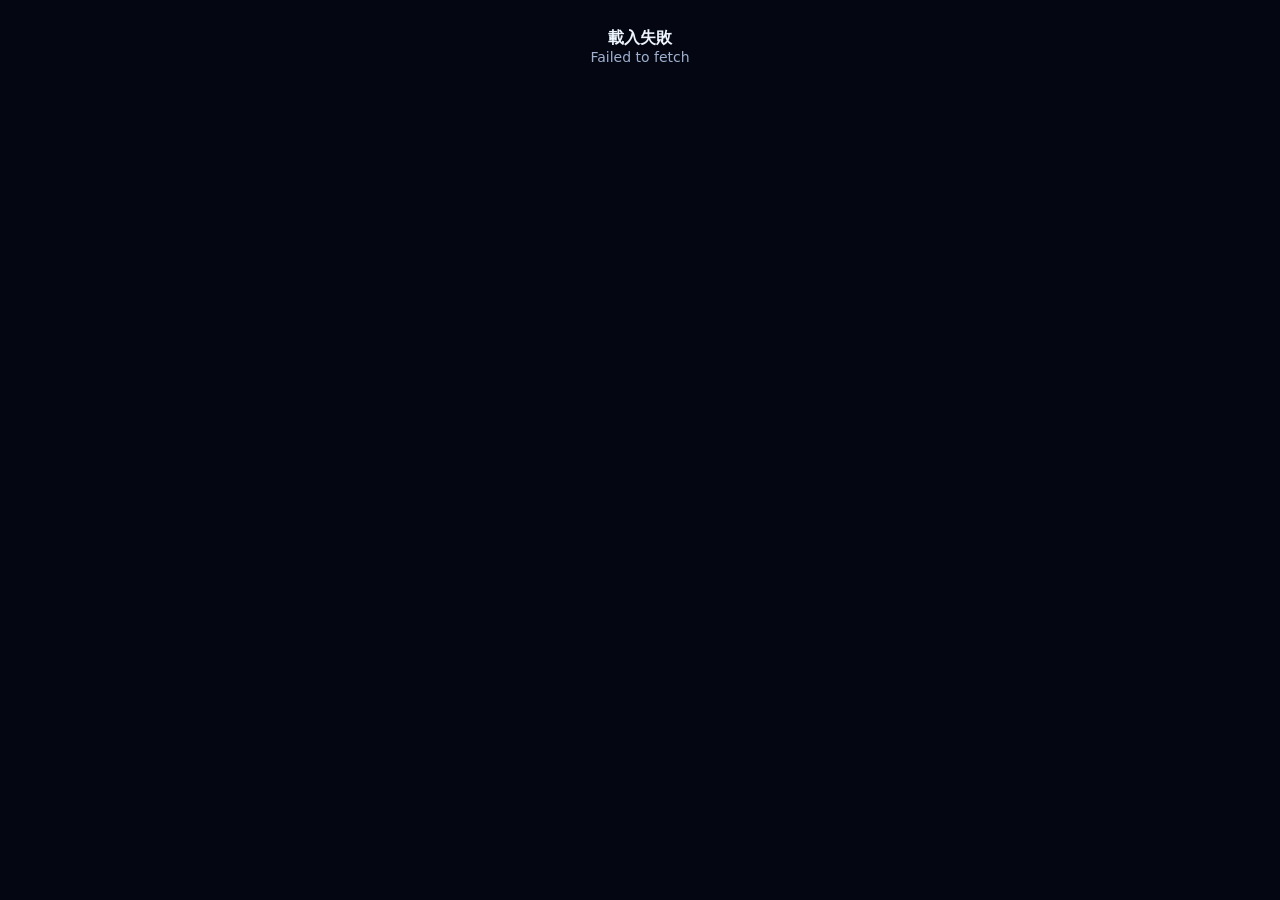
==== battle-top-simulator/index.html @ 1f410a35 "Load enhanced Colossus quake animation" ====
<!doctype html>
<html lang="zh-Hant">
<head>
<meta charset="utf-8">
<meta name="viewport" content="width=device-width,initial-scale=1,viewport-fit=cover">
<title>旋刃競技場｜載入物理引擎</title>
<style>
html,body{margin:0;min-height:100%;background:#040711;color:#eef5ff;font-family:system-ui,-apple-system,"Noto Sans TC",sans-serif}body{display:grid;place-items:center}.loading{text-align:center;padding:28px}.spinner{width:44px;height:44px;margin:0 auto 16px;border:4px solid #ffffff18;border-top-color:#50d8ff;border-radius:50%;animation:spin .8s linear infinite}.msg{color:#9fb0cf;font-size:14px}@keyframes spin{to{transform:rotate(360deg)}}
</style>
</head>
<body>
<div class="loading"><div class="spinner"></div><strong>載入剛體物理引擎</strong><div class="msg">T1 陀螺・發射點・角動量・X Dash</div></div>
<script>
(async()=>{
 const snapshot='https://raw.githubusercontent.com/xieyaozhong/LITTLE-GAME_spinwheel/f87bd6ff9020b1e0e7bb3723da7d372226b92999/battle-top-simulator/index.html';
 const response=await fetch(snapshot,{cache:'no-store'});
 if(!response.ok)throw new Error(`視覺快照載入失敗：${response.status}`);
 let html=await response.text();
 const scripts='<scr'+'ipt src="physics-core.js?v=10"></scr'+'ipt><scr'+'ipt src="presets-launch.js?v=10"></scr'+'ipt><scr'+'ipt src="physics-runtime.js?v=10"></scr'+'ipt><scr'+'ipt src="rod-breaker.js?v=10"></scr'+'ipt><scr'+'ipt src="wooden-top-counter.js?v=10"></scr'+'ipt><scr'+'ipt src="preset-zh-tw.js?v=10"></scr'+'ipt><scr'+'ipt src="split-top.js?v=2"></scr'+'ipt><scr'+'ipt src="twin-survivor.js?v=1"></scr'+'ipt><scr'+'ipt src="sky-pouncer.js?v=2"></scr'+'ipt><scr'+'ipt src="sky-pouncer-endurance.js?v=2"></scr'+'ipt><scr'+'ipt src="phase-cloak.js?v=1"></scr'+'ipt><scr'+'ipt src="charm-siren.js?v=2"></scr'+'ipt><scr'+'ipt src="twin-charm-betrayal.js?v=1"></scr'+'ipt><scr'+'ipt src="rage-berserker.js?v=2"></scr'+'ipt><scr'+'ipt src="rage-targeting.js?v=3"></scr'+'ipt><scr'+'ipt src="rage-counterplay-fix.js?v=1"></scr'+'ipt><scr'+'ipt src="adaptive-morph.js?v=3"></scr'+'ipt><scr'+'ipt src="rage-disassembly.js?v=2"></scr'+'ipt><scr'+'ipt src="omni-observer-activate.js?v=1"></scr'+'ipt><scr'+'ipt src="taiji-mystic-wheel-v2.js?v=20260720a"></scr'+'ipt><scr'+'ipt src="taiji-rotation-visual.js?v=20260720c"></scr'+'ipt><scr'+'ipt src="taiji-center-gravity-fix.js?v=20260720b"></scr'+'ipt><scr'+'ipt src="seven-sword-master.js?v=2"></scr'+'ipt><scr'+'ipt src="seven-sword-refinement.js?v=1"></scr'+'ipt><scr'+'ipt src="seven-sword-speed-cap.js?v=1"></scr'+'ipt><scr'+'ipt src="chrono-clock-emperor.js?v=2"></scr'+'ipt><scr'+'ipt src="chrono-name-override.js?v=2"></scr'+'ipt><scr'+'ipt src="combat-clash-system.js?v=1"></scr'+'ipt><scr'+'ipt src="sky-pouncer-stamina-loss-fix.js?v=2"></scr'+'ipt><scr'+'ipt src="worldpress-colossus.js?v=1"></scr'+'ipt><scr'+'ipt src="worldpress-quake.js?v=3"></scr'+'ipt><scr'+'ipt src="relay-battle-mode.js?v=2"></scr'+'ipt><scr'+'ipt src="relay-lineup-layout.js?v=2"></scr'+'ipt><scr'+'ipt src="relay-team-synergy.js?v=1"></scr'+'ipt><scr'+'ipt src="ui-cleanup.js?v=2"></scr'+'ipt>';
 html=html.replace('</body>',scripts+'</body>');
 document.open();document.write(html);document.close();
})().catch(error=>{
 document.body.innerHTML='<div class="loading"><strong>載入失敗</strong><div class="msg"></div></div>';
 document.querySelector('.msg').textContent=error.message;
 console.error(error);
});
</script>
</body>
</html>
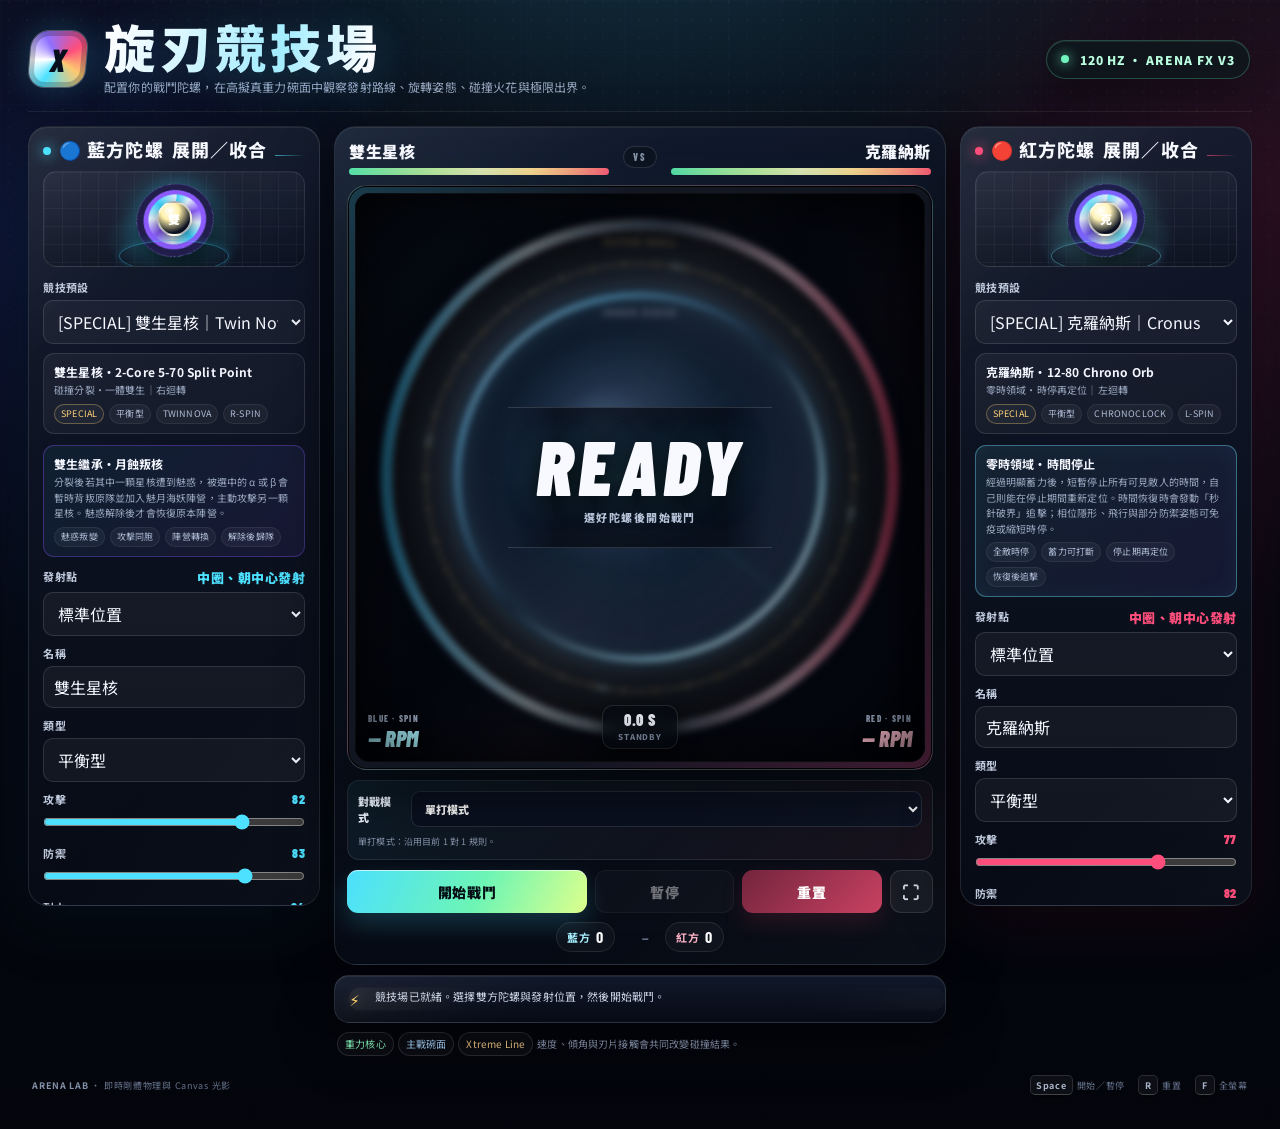
==== commit 7ff14beb: "Upgrade battle top arena interface and effects Refresh the battle arena UI, add responsive telemetry" ====
--- a/battle-top-simulator/index.html
+++ b/battle-top-simulator/index.html
@@ -3,27 +3,35 @@
 <head>
 <meta charset="utf-8">
 <meta name="viewport" content="width=device-width,initial-scale=1,viewport-fit=cover">
-<title>旋刃競技場｜載入物理引擎</title>
+<meta name="theme-color" content="#050711">
+<meta name="description" content="選擇陀螺、調整發射策略，在高擬真的重力碗面中展開即時旋刃對決。">
+<meta property="og:type" content="website">
+<meta property="og:title" content="旋刃競技場｜Beyblade X 對戰模擬器">
+<meta property="og:description" content="多層陀螺模型、即時碰撞與華麗旋轉特效，一鍵發射你的戰鬥陀螺。">
+<meta property="og:image" content="https://xieyaozhong.github.io/little-game/battle-top-simulator/og.png">
+<meta name="twitter:card" content="summary_large_image">
+<meta name="twitter:image" content="https://xieyaozhong.github.io/little-game/battle-top-simulator/og.png">
+<title>旋刃競技場｜Beyblade X 對戰模擬器</title>
 <style>
-html,body{margin:0;min-height:100%;background:#040711;color:#eef5ff;font-family:system-ui,-apple-system,"Noto Sans TC",sans-serif}body{display:grid;place-items:center}.loading{text-align:center;padding:28px}.spinner{width:44px;height:44px;margin:0 auto 16px;border:4px solid #ffffff18;border-top-color:#50d8ff;border-radius:50%;animation:spin .8s linear infinite}.msg{color:#9fb0cf;font-size:14px}@keyframes spin{to{transform:rotate(360deg)}}
+:root{color-scheme:dark}*{box-sizing:border-box}html,body{margin:0;min-height:100%;background:#050711;color:#f5f7ff;font-family:Inter,ui-sans-serif,system-ui,-apple-system,"Noto Sans TC",sans-serif}body{display:grid;place-items:center;overflow:hidden}.loading{width:min(420px,calc(100vw - 40px));padding:32px;text-align:center;border:1px solid #ffffff17;border-radius:28px;background:linear-gradient(145deg,#121a2bcc,#080c17e8);box-shadow:0 28px 90px #000b,inset 0 1px #ffffff12}.mark{width:72px;height:72px;margin:0 auto 18px;border-radius:50%;background:conic-gradient(from 15deg,#52ddff,#fff 8%,#7c5cff 18%,#111a2a 27%,#ff4f83 42%,#fff 52%,#52ddff 68%,#0c1220 80%,#ffcf70);box-shadow:0 0 34px #4bdfff55,inset 0 0 0 12px #090f1ddd;animation:spin .9s linear infinite}.eyebrow{color:#7fe6ff;font-size:11px;font-weight:900;letter-spacing:.22em}.loading strong{display:block;margin-top:8px;font-size:24px;letter-spacing:.08em}.msg{margin-top:8px;color:#99a9c5;font-size:13px;line-height:1.6}.track{height:3px;margin-top:22px;border-radius:99px;background:#ffffff0e;overflow:hidden}.track:after{content:"";display:block;width:42%;height:100%;border-radius:inherit;background:linear-gradient(90deg,#45d9ff,#9c78ff,#ff5a8b);box-shadow:0 0 14px #62dcff;animation:load 1.2s ease-in-out infinite alternate}@keyframes spin{to{transform:rotate(360deg)}}@keyframes load{from{transform:translateX(-80%)}to{transform:translateX(240%)}}@media(prefers-reduced-motion:reduce){.mark,.track:after{animation-duration:4s}}
 </style>
 </head>
 <body>
-<div class="loading"><div class="spinner"></div><strong>載入剛體物理引擎</strong><div class="msg">T1 陀螺・發射點・角動量・X Dash</div></div>
+<div class="loading" role="status" aria-live="polite"><div class="mark"></div><div class="eyebrow">ARENA SYSTEM</div><strong>旋刃競技場</strong><div class="msg">正在校準戰鬥盤與陀螺動態特效</div><div class="track"></div></div>
 <script>
 (async()=>{
- const snapshot='https://raw.githubusercontent.com/xieyaozhong/LITTLE-GAME_spinwheel/f87bd6ff9020b1e0e7bb3723da7d372226b92999/battle-top-simulator/index.html';
- const response=await fetch(snapshot,{cache:'no-store'});
- if(!response.ok)throw new Error(`視覺快照載入失敗：${response.status}`);
+ const response=await fetch('snapshot-index.html',{cache:'no-store'});
+ if(!response.ok)throw new Error(`載入競技場失敗（${response.status}）`);
  let html=await response.text();
- const scripts='<scr'+'ipt src="physics-core.js?v=10"></scr'+'ipt><scr'+'ipt src="presets-launch.js?v=10"></scr'+'ipt><scr'+'ipt src="physics-runtime.js?v=10"></scr'+'ipt><scr'+'ipt src="rod-breaker.js?v=10"></scr'+'ipt><scr'+'ipt src="wooden-top-counter.js?v=10"></scr'+'ipt><scr'+'ipt src="preset-zh-tw.js?v=10"></scr'+'ipt><scr'+'ipt src="split-top.js?v=2"></scr'+'ipt><scr'+'ipt src="twin-survivor.js?v=1"></scr'+'ipt><scr'+'ipt src="sky-pouncer.js?v=2"></scr'+'ipt><scr'+'ipt src="sky-pouncer-endurance.js?v=2"></scr'+'ipt><scr'+'ipt src="phase-cloak.js?v=1"></scr'+'ipt><scr'+'ipt src="charm-siren.js?v=2"></scr'+'ipt><scr'+'ipt src="twin-charm-betrayal.js?v=1"></scr'+'ipt><scr'+'ipt src="rage-berserker.js?v=2"></scr'+'ipt><scr'+'ipt src="rage-targeting.js?v=3"></scr'+'ipt><scr'+'ipt src="rage-counterplay-fix.js?v=1"></scr'+'ipt><scr'+'ipt src="adaptive-morph.js?v=3"></scr'+'ipt><scr'+'ipt src="rage-disassembly.js?v=2"></scr'+'ipt><scr'+'ipt src="omni-observer-activate.js?v=1"></scr'+'ipt><scr'+'ipt src="taiji-mystic-wheel-v2.js?v=20260720a"></scr'+'ipt><scr'+'ipt src="taiji-rotation-visual.js?v=20260720c"></scr'+'ipt><scr'+'ipt src="taiji-center-gravity-fix.js?v=20260720b"></scr'+'ipt><scr'+'ipt src="seven-sword-master.js?v=2"></scr'+'ipt><scr'+'ipt src="seven-sword-refinement.js?v=1"></scr'+'ipt><scr'+'ipt src="seven-sword-speed-cap.js?v=1"></scr'+'ipt><scr'+'ipt src="chrono-clock-emperor.js?v=2"></scr'+'ipt><scr'+'ipt src="chrono-name-override.js?v=2"></scr'+'ipt><scr'+'ipt src="combat-clash-system.js?v=1"></scr'+'ipt><scr'+'ipt src="sky-pouncer-stamina-loss-fix.js?v=2"></scr'+'ipt><scr'+'ipt src="worldpress-colossus.js?v=1"></scr'+'ipt><scr'+'ipt src="worldpress-quake.js?v=3"></scr'+'ipt><scr'+'ipt src="relay-battle-mode.js?v=2"></scr'+'ipt><scr'+'ipt src="relay-lineup-layout.js?v=2"></scr'+'ipt><scr'+'ipt src="relay-team-synergy.js?v=1"></scr'+'ipt><scr'+'ipt src="ui-cleanup.js?v=2"></scr'+'ipt>';
- html=html.replace('</body>',scripts+'</body>');
+ const styles='<link rel="stylesheet" href="interface-v3.css?v=1">';
+ const scripts='<scr'+'ipt src="physics-core.js?v=10"></scr'+'ipt><scr'+'ipt src="presets-launch.js?v=10"></scr'+'ipt><scr'+'ipt src="physics-runtime.js?v=10"></scr'+'ipt><scr'+'ipt src="rod-breaker.js?v=10"></scr'+'ipt><scr'+'ipt src="wooden-top-counter.js?v=10"></scr'+'ipt><scr'+'ipt src="preset-zh-tw.js?v=10"></scr'+'ipt><scr'+'ipt src="split-top.js?v=2"></scr'+'ipt><scr'+'ipt src="twin-survivor.js?v=1"></scr'+'ipt><scr'+'ipt src="sky-pouncer.js?v=2"></scr'+'ipt><scr'+'ipt src="sky-pouncer-endurance.js?v=2"></scr'+'ipt><scr'+'ipt src="phase-cloak.js?v=1"></scr'+'ipt><scr'+'ipt src="charm-siren.js?v=2"></scr'+'ipt><scr'+'ipt src="twin-charm-betrayal.js?v=1"></scr'+'ipt><scr'+'ipt src="rage-berserker.js?v=2"></scr'+'ipt><scr'+'ipt src="rage-targeting.js?v=3"></scr'+'ipt><scr'+'ipt src="rage-counterplay-fix.js?v=1"></scr'+'ipt><scr'+'ipt src="adaptive-morph.js?v=3"></scr'+'ipt><scr'+'ipt src="rage-disassembly.js?v=2"></scr'+'ipt><scr'+'ipt src="omni-observer-activate.js?v=1"></scr'+'ipt><scr'+'ipt src="taiji-mystic-wheel-v2.js?v=20260720a"></scr'+'ipt><scr'+'ipt src="taiji-rotation-visual.js?v=20260720c"></scr'+'ipt><scr'+'ipt src="taiji-center-gravity-fix.js?v=20260720b"></scr'+'ipt><scr'+'ipt src="seven-sword-master.js?v=2"></scr'+'ipt><scr'+'ipt src="seven-sword-refinement.js?v=1"></scr'+'ipt><scr'+'ipt src="seven-sword-speed-cap.js?v=1"></scr'+'ipt><scr'+'ipt src="chrono-clock-emperor.js?v=2"></scr'+'ipt><scr'+'ipt src="chrono-name-override.js?v=2"></scr'+'ipt><scr'+'ipt src="combat-clash-system.js?v=1"></scr'+'ipt><scr'+'ipt src="sky-pouncer-stamina-loss-fix.js?v=2"></scr'+'ipt><scr'+'ipt src="worldpress-colossus.js?v=1"></scr'+'ipt><scr'+'ipt src="worldpress-quake.js?v=3"></scr'+'ipt><scr'+'ipt src="relay-battle-mode.js?v=2"></scr'+'ipt><scr'+'ipt src="relay-lineup-layout.js?v=2"></scr'+'ipt><scr'+'ipt src="relay-team-synergy.js?v=2"></scr'+'ipt><scr'+'ipt src="relay-bond-visual-enhancement.js?v=2"></scr'+'ipt><scr'+'ipt src="ui-cleanup.js?v=2"></scr'+'ipt><scr'+'ipt src="effects-v3.js?v=1"></scr'+'ipt><scr'+'ipt src="interface-v3.js?v=1"></scr'+'ipt>';
+ html=html.replace('</head>',styles+'</head>').replace('</body>',scripts+'</body>');
  document.open();document.write(html);document.close();
 })().catch(error=>{
- document.body.innerHTML='<div class="loading"><strong>載入失敗</strong><div class="msg"></div></div>';
  document.querySelector('.msg').textContent=error.message;
+ document.querySelector('.track').remove();
  console.error(error);
 });
 </script>
 </body>
-</html>+</html>
--- a/battle-top-simulator/interface-v3.css
+++ b/battle-top-simulator/interface-v3.css
@@ -0,0 +1,248 @@
+@import url('https://fonts.googleapis.com/css2?family=Barlow+Condensed:wght@600;700;800;900&family=Noto+Sans+TC:wght@400;500;600;700;800;900&display=swap');
+
+:root{
+  --bg:#050711;
+  --surface:#0b101e;
+  --surface-2:#10182a;
+  --line:rgba(255,255,255,.11);
+  --line-strong:rgba(255,255,255,.18);
+  --text:#f7f9ff;
+  --muted:#8f9cb6;
+  --blue:#4de1ff;
+  --red:#ff4e7b;
+  --green:#6ff5bd;
+  --gold:#ffd16a;
+  --purple:#8f70ff;
+  --display:"Barlow Condensed","Noto Sans TC",sans-serif;
+  --body:"Noto Sans TC",Inter,ui-sans-serif,system-ui,sans-serif;
+}
+
+*{scrollbar-width:thin;scrollbar-color:#41506d transparent}
+html{background:var(--bg);scroll-behavior:smooth}
+body{
+  min-height:100svh;
+  background:
+    radial-gradient(ellipse 60% 38% at 50% -8%,rgba(68,216,255,.18),transparent 72%),
+    radial-gradient(circle at 0 20%,rgba(58,85,255,.13),transparent 27%),
+    radial-gradient(circle at 100% 16%,rgba(255,58,117,.13),transparent 27%),
+    linear-gradient(180deg,#080b15 0%,#050711 48%,#03050b 100%);
+  color:var(--text);
+  font-family:var(--body);
+  letter-spacing:.01em;
+}
+body::before{
+  opacity:.66;
+  background-image:
+    linear-gradient(rgba(135,191,255,.035) 1px,transparent 1px),
+    linear-gradient(90deg,rgba(135,191,255,.035) 1px,transparent 1px),
+    radial-gradient(circle at 50% 12%,rgba(255,255,255,.05) 0 1px,transparent 1.5px);
+  background-size:52px 52px,52px 52px,18px 18px;
+  mask-image:linear-gradient(to bottom,#000 0,rgba(0,0,0,.45) 55%,transparent 92%);
+}
+body::after{
+  content:"";
+  position:fixed;
+  inset:0;
+  z-index:-1;
+  pointer-events:none;
+  background:linear-gradient(112deg,transparent 20%,rgba(255,255,255,.018) 20.15%,transparent 20.3%,transparent 68%,rgba(255,255,255,.018) 68.15%,transparent 68.3%);
+}
+
+button,input,select{font-family:inherit}
+button:focus-visible,input:focus-visible,select:focus-visible{outline:2px solid #b7f2ff;outline-offset:3px}
+
+.app{max-width:1580px;padding:18px clamp(14px,2.2vw,34px) 34px}
+header{
+  min-height:82px;
+  margin-bottom:14px;
+  padding:4px 2px 14px;
+  align-items:center;
+  border-bottom:1px solid rgba(255,255,255,.08);
+}
+header>div:first-child{display:grid;grid-template-columns:auto 1fr;align-items:center;column-gap:18px;max-width:1000px}
+header>div:first-child::before{
+  content:"X";
+  grid-row:1/3;
+  width:56px;
+  aspect-ratio:1;
+  display:grid;
+  place-items:center;
+  border-radius:17px;
+  color:#07101a;
+  font:900 32px/1 var(--display);
+  font-style:italic;
+  background:conic-gradient(from 210deg,var(--blue),#fff 16%,var(--purple) 33%,var(--red) 58%,#ffca70 76%,var(--blue));
+  box-shadow:0 0 0 1px #ffffff40,inset 0 0 0 5px rgba(6,10,20,.22),0 0 32px rgba(73,218,255,.22);
+  transform:skew(-5deg);
+}
+h1{
+  font-family:var(--display);
+  font-size:clamp(34px,4vw,56px);
+  font-weight:900;
+  letter-spacing:.085em;
+  background:linear-gradient(108deg,#fff 4%,#a8efff 37%,#fff 54%,#ffc4d4 88%);
+  -webkit-background-clip:text;
+  color:transparent;
+  filter:drop-shadow(0 10px 24px rgba(82,207,255,.14));
+}
+.sub{margin:5px 0 0;color:#99a7c0;font-size:12px;line-height:1.55;max-width:850px}
+.meta-badge{
+  position:relative;
+  padding:10px 14px 10px 33px;
+  border-color:rgba(111,245,189,.24);
+  color:#baffdf;
+  background:rgba(12,25,29,.72);
+  box-shadow:inset 0 1px rgba(255,255,255,.08),0 10px 30px rgba(0,0,0,.25);
+  backdrop-filter:blur(16px);
+}
+.meta-badge::before{content:"";position:absolute;left:14px;top:50%;width:8px;height:8px;border-radius:50%;background:var(--green);box-shadow:0 0 12px var(--green);transform:translateY(-50%);animation:statusPulse 1.8s ease-in-out infinite}
+
+.grid{grid-template-columns:minmax(250px,292px) minmax(500px,1fr) minmax(250px,292px);gap:14px}
+.card{
+  border:1px solid var(--line);
+  border-radius:20px;
+  background:
+    linear-gradient(145deg,rgba(255,255,255,.045),transparent 34%),
+    linear-gradient(180deg,rgba(17,25,43,.95),rgba(7,11,22,.96));
+  box-shadow:0 18px 55px rgba(0,0,0,.42),inset 0 1px rgba(255,255,255,.07);
+  backdrop-filter:blur(18px);
+}
+.card::before{background:linear-gradient(135deg,rgba(255,255,255,.055),transparent 24%,transparent 70%,rgba(255,255,255,.025))}
+.side{top:12px;padding:14px;max-height:calc(100svh - 120px);overflow:auto;overscroll-behavior:contain}
+.side:first-child{box-shadow:-10px 18px 60px rgba(18,177,255,.06),0 18px 55px rgba(0,0,0,.42),inset 0 1px rgba(255,255,255,.07)}
+.side:last-child{box-shadow:10px 18px 60px rgba(255,52,112,.06),0 18px 55px rgba(0,0,0,.42),inset 0 1px rgba(255,255,255,.07)}
+.side h2{display:flex;align-items:center;gap:8px;margin-bottom:10px;font:800 18px/1.1 var(--display);letter-spacing:.06em}
+.side h2::before{content:"";width:8px;height:8px;border-radius:50%;background:var(--accent);box-shadow:0 0 14px var(--accent)}
+.side h2::after{margin-left:auto;flex:1;max-width:72px;height:1px}
+
+.model-preview{
+  height:96px;
+  margin:6px 0 12px;
+  border-radius:14px;
+  border-color:rgba(255,255,255,.10);
+  background:
+    radial-gradient(ellipse at 50% 72%,color-mix(in srgb,var(--p1),transparent 74%),transparent 38%),
+    linear-gradient(rgba(255,255,255,.035) 1px,transparent 1px),
+    linear-gradient(90deg,rgba(255,255,255,.035) 1px,transparent 1px),
+    linear-gradient(180deg,rgba(255,255,255,.045),rgba(0,0,0,.12));
+  background-size:auto,18px 18px,18px 18px,auto;
+}
+.model-preview::before{width:77px;height:77px;box-shadow:0 16px 22px #000b,0 0 29px color-mix(in srgb,var(--p1),transparent 48%),inset 0 0 0 7px #07101fcc,inset 0 0 0 12px var(--p2);animation:previewSpin 8s linear infinite}
+.model-preview::after{width:31px;height:31px;font-family:var(--display);font-size:12px}
+.preview-orbit{width:110px;border-color:color-mix(in srgb,var(--p1),transparent 65%);box-shadow:0 0 10px color-mix(in srgb,var(--p1),transparent 78%)}
+
+.row{margin:9px 0}.row label{margin-bottom:5px;color:#bfc9dc;font-size:11px;font-weight:700;letter-spacing:.035em}
+.row input[type=text],.row select,select{
+  min-height:39px;
+  padding:8px 10px;
+  border-radius:10px;
+  border-color:rgba(255,255,255,.12);
+  background:rgba(255,255,255,.045);
+  color:#f5f7ff;
+}
+.row input[type=text]:hover,.row select:hover,select:hover{border-color:rgba(255,255,255,.23)}
+.row input[type=range]{height:18px;margin:0;accent-color:var(--accent);cursor:pointer}
+.v{font-family:var(--display);font-size:13px;letter-spacing:.04em}
+.combo-box{margin:8px 0 11px;padding:9px 10px;border-radius:11px;border-color:rgba(255,255,255,.11);background:linear-gradient(135deg,rgba(255,255,255,.052),rgba(255,255,255,.022));font-size:10px;color:#9ba9c1}
+.combo-box strong{margin-bottom:1px;font-size:12px;color:#f4f6ff}.combo-tags{margin-top:6px}.combo-tags span{padding:2px 6px;font-size:9px}
+
+.center>.card:first-child{padding:12px;border-radius:22px;overflow:visible;background:linear-gradient(155deg,rgba(20,31,51,.96),rgba(7,11,21,.97) 70%)}
+.hud{position:relative;gap:14px;margin:0 2px 10px;font-family:var(--display);font-size:16px;letter-spacing:.035em}
+.hud>div{min-width:0}.hud>div>span{display:block;max-width:100%;overflow:hidden;text-overflow:ellipsis;white-space:nowrap}
+.hud .versus{padding:5px 9px;border-color:rgba(255,255,255,.12);color:#8793aa;background:rgba(0,0,0,.22);font:800 10px/1 var(--display);letter-spacing:.16em}
+.bar{height:7px;margin-top:5px;border:0;background:rgba(255,255,255,.06);box-shadow:inset 0 1px 2px #0008}
+.fill{position:relative;background:linear-gradient(90deg,#57e8ae,#9fe86a 36%,#ffd160 70%,#ff5f78);box-shadow:0 0 12px rgba(87,232,174,.3)}
+.fill::after{content:"";position:absolute;inset:0;background:linear-gradient(90deg,transparent,rgba(255,255,255,.55),transparent);animation:barSheen 2.4s linear infinite}
+
+.arena-shell{
+  padding:7px;
+  border-radius:20px;
+  border-color:rgba(255,255,255,.15);
+  background:
+    linear-gradient(135deg,rgba(85,224,255,.22),rgba(255,255,255,.03) 25%,rgba(255,255,255,.025) 67%,rgba(255,69,126,.22)),
+    #0a0f1b;
+  box-shadow:inset 0 0 0 1px #000,0 22px 58px rgba(0,0,0,.58),0 0 45px rgba(83,207,255,.06);
+}
+.arena-shell::before{content:"";position:absolute;inset:-1px;border-radius:inherit;pointer-events:none;background:linear-gradient(105deg,transparent 22%,rgba(255,255,255,.18) 48%,transparent 72%);opacity:.32;mask:linear-gradient(#000 0 0) content-box,linear-gradient(#000 0 0);mask-composite:exclude;padding:1px}
+.arena{border-radius:15px;background:#03050b;isolation:isolate}
+.arena::before{content:"";position:absolute;inset:0;z-index:2;pointer-events:none;background:linear-gradient(110deg,transparent 35%,rgba(255,255,255,.035) 48%,transparent 60%);mix-blend-mode:screen}
+.arena::after{z-index:4;border-radius:15px;box-shadow:inset 0 0 80px #000d,inset 0 0 0 1px rgba(255,255,255,.08)}
+.arena canvas{position:relative;z-index:1}
+.over{z-index:3;background:radial-gradient(circle at 50% 50%,rgba(6,10,18,.20),rgba(3,5,12,.82));backdrop-filter:blur(3px)}
+.over>div{padding:22px 28px;border-top:1px solid rgba(255,255,255,.14);border-bottom:1px solid rgba(255,255,255,.14);background:linear-gradient(90deg,transparent,rgba(6,10,20,.75) 18%,rgba(6,10,20,.75) 82%,transparent)}
+.big{font:900 clamp(38px,7vw,78px)/.9 var(--display);font-style:italic;letter-spacing:.065em;text-transform:uppercase;text-shadow:0 5px 26px #000,0 0 36px rgba(83,219,255,.22)}
+.small{margin-top:9px;color:#b6c2d7;font-size:11px;letter-spacing:.13em;text-transform:uppercase}
+
+.battle-telemetry{position:absolute;left:13px;right:13px;bottom:13px;z-index:3;display:grid;grid-template-columns:1fr auto 1fr;align-items:end;gap:8px;pointer-events:none}
+.telemetry-side{display:grid;gap:4px}.telemetry-side.red{text-align:right}.telemetry-label{font:800 9px/1 var(--display);letter-spacing:.14em;color:#9aa8bf}.telemetry-value{font:900 22px/1 var(--display);font-style:italic;text-shadow:0 2px 12px #000}.telemetry-side.blue .telemetry-value{color:#aaf4ff}.telemetry-side.red .telemetry-value{color:#ffc0d1}.telemetry-center{min-width:76px;padding:6px 9px;border:1px solid rgba(255,255,255,.12);border-radius:11px;background:rgba(3,7,14,.58);box-shadow:0 5px 18px #0008;backdrop-filter:blur(12px);text-align:center}.telemetry-clock{font:900 16px/1 var(--display);letter-spacing:.07em}.telemetry-state{margin-top:3px;color:#8d9bb4;font-size:8px;font-weight:800;letter-spacing:.12em}
+.impact-callout{position:absolute;left:50%;top:17%;z-index:5;pointer-events:none;opacity:0;transform:translate(-50%,12px) scale(.85);font:900 clamp(26px,5vw,58px)/1 var(--display);font-style:italic;letter-spacing:.08em;color:#fff;text-shadow:0 0 12px #fff,0 0 30px #ffb35f,0 6px 20px #000;transition:opacity .14s,transform .14s}.impact-callout.show{opacity:1;transform:translate(-50%,0) scale(1)}
+
+.btns{grid-template-columns:1.55fr .9fr .9fr auto;gap:8px;margin-top:10px}
+button{min-height:43px;border-radius:11px;padding:10px 14px;font-family:var(--display);font-size:14px;font-weight:900;letter-spacing:.055em;text-transform:uppercase}
+button::selection{background:transparent}.start{position:relative;overflow:hidden;background:linear-gradient(115deg,#4be0ff,#6df5b5 55%,#ddff8c);color:#041015;box-shadow:0 11px 26px rgba(69,222,255,.20),inset 0 1px rgba(255,255,255,.65)}
+.start::after{content:"";position:absolute;inset:0;background:linear-gradient(110deg,transparent 20%,rgba(255,255,255,.55) 42%,transparent 64%);transform:translateX(-120%);transition:transform .5s}.start:hover::after{transform:translateX(120%)}
+.pause{background:rgba(255,255,255,.055);border-color:rgba(255,255,255,.11)}
+.reset{background:linear-gradient(135deg,#72233c,#c83e5f);box-shadow:0 9px 22px rgba(255,58,103,.13)}
+.utility-button{display:grid;place-items:center;min-width:43px;padding:0;background:rgba(255,255,255,.055);color:#d4dbea;border:1px solid rgba(255,255,255,.11);font-size:17px}
+.score{display:flex;align-items:center;justify-content:center;gap:9px;margin-top:9px;color:#5f6d86;font:800 11px/1 var(--display);letter-spacing:.1em;text-transform:uppercase}.score b{display:flex;align-items:center;gap:5px;padding:6px 10px;border:1px solid rgba(255,255,255,.09);border-radius:999px;background:rgba(255,255,255,.03)}.score b:first-child{color:#a9f1ff}.score b:last-child{color:#ffb3c7}.score b span{font-size:16px;color:#fff}
+
+.log{position:relative;min-height:48px;margin-top:10px;padding:12px 14px 12px 40px;border-radius:15px;color:#c9d2e3;font-size:11px;line-height:1.55}.log::before{content:"⚡";position:absolute;left:14px;top:50%;transform:translateY(-50%);color:var(--gold);font-size:15px;filter:drop-shadow(0 0 7px rgba(255,210,103,.48))}
+.legend{margin:9px 3px 0;font-size:10px;line-height:1.6}.chip{padding:3px 7px;margin-right:4px;border-color:rgba(255,255,255,.13);background:rgba(255,255,255,.035)}
+.note{display:none}
+
+.relay-mode-control{margin-top:10px!important;padding:10px!important;border-radius:12px!important;background:linear-gradient(135deg,rgba(77,225,255,.07),rgba(255,78,123,.055))!important}
+.relay-mode-control label{font-size:11px!important}.relay-mode-control select,.relay-reserve-select{min-height:36px!important;padding:7px 9px!important;border-radius:9px!important;background:#0a1020!important}
+.relay-status{font-size:9px!important;color:#8593aa!important}.relay-lineup-panel{border-radius:12px!important}
+
+.app-footer{display:flex;align-items:center;justify-content:space-between;gap:16px;margin-top:16px;padding:0 4px;color:#64718a;font-size:9px;letter-spacing:.08em}.app-footer strong{color:#8492aa}.shortcut-list{display:flex;gap:13px}.shortcut-list span{white-space:nowrap}.shortcut-list kbd{display:inline-grid;min-width:20px;height:20px;place-items:center;margin-right:4px;padding:0 5px;border:1px solid rgba(255,255,255,.12);border-bottom-color:rgba(255,255,255,.22);border-radius:5px;background:rgba(255,255,255,.045);color:#a9b4c8;font:700 9px var(--body);box-shadow:0 2px 0 rgba(0,0,0,.35)}
+
+html[data-battle-state="live"] .arena-shell{box-shadow:inset 0 0 0 1px #000,0 24px 64px rgba(0,0,0,.62),0 0 55px rgba(83,207,255,.10)}
+html[data-battle-state="live"] .meta-badge{border-color:rgba(111,245,189,.34)}
+html[data-battle-state="paused"] .arena{filter:saturate(.58) brightness(.72)}
+html[data-battle-state="paused"] .meta-badge::before{background:var(--gold);box-shadow:0 0 12px var(--gold)}
+
+@keyframes previewSpin{to{transform:rotate(344deg) perspective(250px) rotateX(20deg)}}
+@keyframes statusPulse{50%{opacity:.42;transform:translateY(-50%) scale(.72)}}
+@keyframes barSheen{from{transform:translateX(-110%)}to{transform:translateX(110%)}}
+
+@media(max-width:1180px){
+  .grid{grid-template-columns:minmax(230px,1fr) minmax(520px,1.75fr)}
+  .center{grid-column:2;grid-row:1/3}
+  .side{position:static;max-height:none}
+  .side:last-child{grid-column:1;grid-row:2}
+  header>div:first-child{max-width:780px}
+}
+
+@media(max-width:840px){
+  .app{padding:12px 12px 100px}
+  header{min-height:72px;margin-bottom:10px}
+  header>div:first-child::before{width:46px;border-radius:14px;font-size:27px}
+  h1{font-size:38px}.sub{font-size:10px}.meta-badge{font-size:9px}
+  .grid{grid-template-columns:1fr 1fr;gap:10px}
+  .center{grid-column:1/-1;grid-row:1}
+  .side{grid-row:2}.side:last-child{grid-column:2;grid-row:2}
+  .arena-shell{max-width:680px;margin-inline:auto}
+  .btns{position:fixed;left:10px;right:10px;bottom:max(10px,env(safe-area-inset-bottom));z-index:20;margin:0;padding:8px;border:1px solid rgba(255,255,255,.13);border-radius:16px;background:rgba(7,11,21,.82);box-shadow:0 16px 40px #000b;backdrop-filter:blur(18px)}
+}
+
+@media(max-width:600px){
+  body{background:radial-gradient(circle at 50% 0,rgba(67,211,255,.14),transparent 34%),#050711}
+  .app{padding:9px 8px 100px}
+  header{display:flex;align-items:center;gap:8px;padding:2px 2px 9px}
+  header>div:first-child{grid-template-columns:auto 1fr;column-gap:10px}
+  header>div:first-child::before{width:39px;border-radius:12px;font-size:23px}
+  h1{font-size:30px;letter-spacing:.06em}.sub{display:none}.meta-badge{margin:0 0 0 auto;padding:7px 8px 7px 23px;white-space:nowrap}.meta-badge::before{left:9px}
+  .grid{display:flex;flex-direction:column;gap:9px}.center{order:0;width:100%}.side{order:1;width:100%;padding:12px;border-radius:16px}.side:last-child{order:2}
+  .center>.card:first-child{padding:7px;border-radius:17px}.hud{margin:1px 3px 7px;font-size:13px}.bar{height:5px}.arena-shell{padding:4px;border-radius:15px}.arena,.arena::after{border-radius:12px}
+  .battle-telemetry{left:8px;right:8px;bottom:8px}.telemetry-value{font-size:17px}.telemetry-center{min-width:62px;padding:5px 6px}.telemetry-clock{font-size:13px}.telemetry-label,.telemetry-state{font-size:7px}
+  .btns{grid-template-columns:1.45fr .8fr .8fr auto;gap:5px;padding:6px}.btns button{min-height:42px;padding:7px 8px;font-size:12px}.utility-button{min-width:40px!important;font-size:15px!important}
+  .model-preview{height:78px}.model-preview::before{width:64px;height:64px}.model-preview::after{width:27px;height:27px}.preview-orbit{width:92px;transform:translateY(29px)}
+  .side h2{cursor:pointer}.side h2::after{max-width:none}.side-toggle{margin-left:4px;color:#7e8ba2;font-size:10px}
+  .side.is-collapsed>div[id]{display:none}.side.is-collapsed{padding-bottom:10px}
+  .log{min-height:43px;margin-top:7px;padding:10px 12px 10px 35px}.log::before{left:11px}.legend{display:none}
+  .app-footer{display:none}
+}
+
+@media(prefers-reduced-motion:reduce){
+  *,*::before,*::after{scroll-behavior:auto!important;animation-duration:.001ms!important;animation-iteration-count:1!important;transition-duration:.001ms!important}
+}
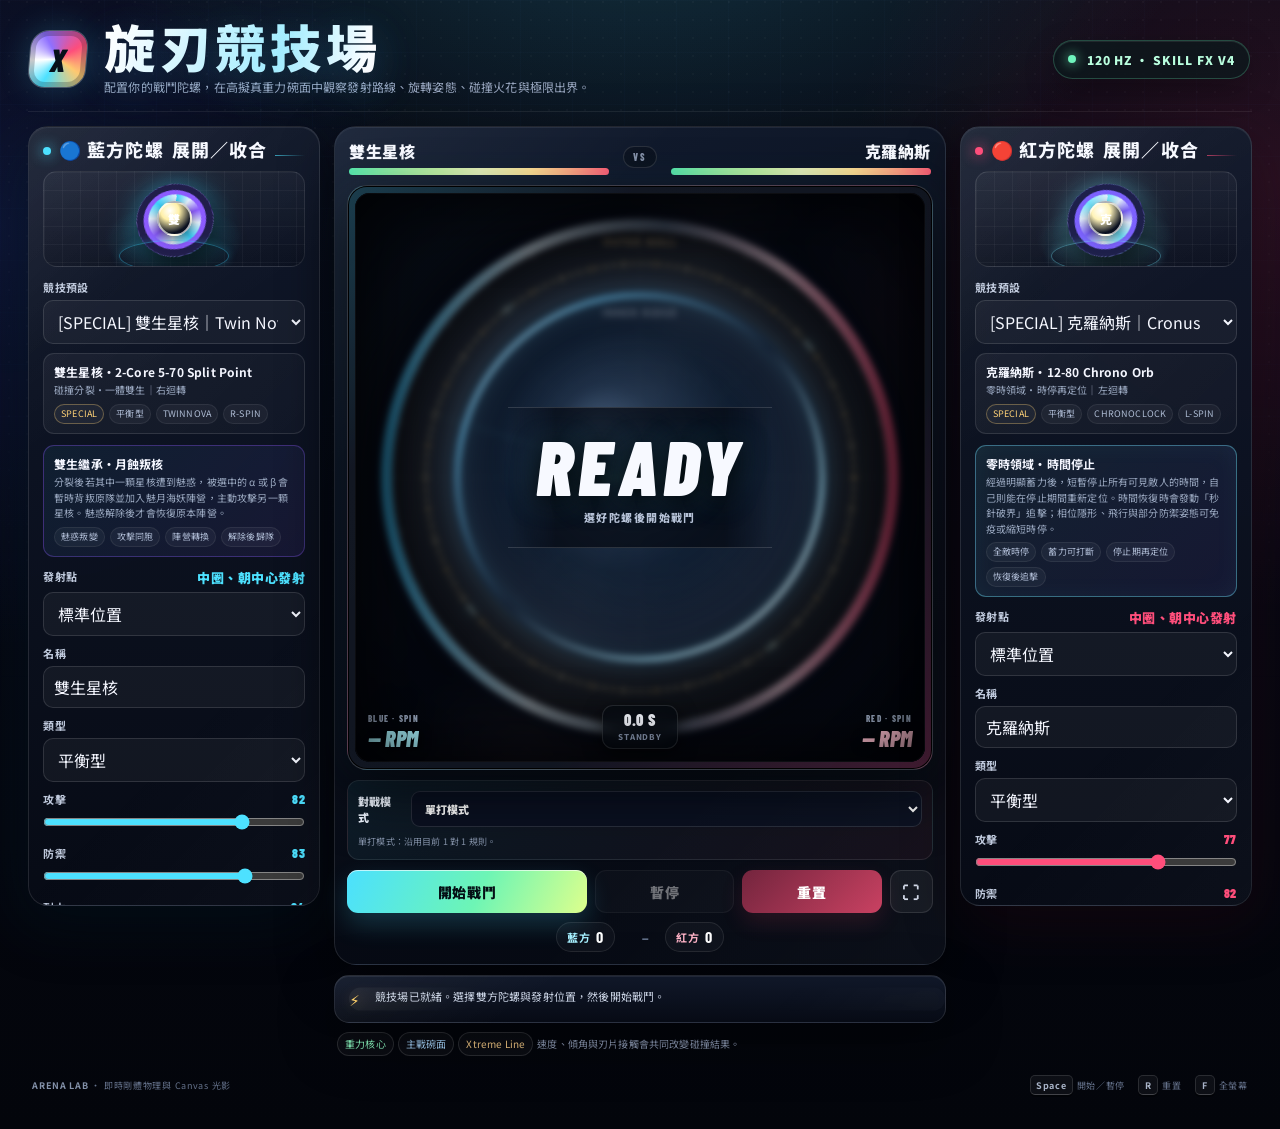
==== commit 16e0d55d: "Upgrade skill and relay bond effects" ====
--- a/battle-top-simulator/index.html
+++ b/battle-top-simulator/index.html
@@ -8,9 +8,9 @@
 <meta property="og:type" content="website">
 <meta property="og:title" content="旋刃競技場｜Beyblade X 對戰模擬器">
 <meta property="og:description" content="多層陀螺模型、即時碰撞與華麗旋轉特效，一鍵發射你的戰鬥陀螺。">
-<meta property="og:image" content="https://xieyaozhong.github.io/little-game/battle-top-simulator/og.png">
+<meta property="og:image" content="https://xieyaozhong.github.io/LITTLE-GAME_spinwheel/battle-top-simulator/og-skill-v4.png">
 <meta name="twitter:card" content="summary_large_image">
-<meta name="twitter:image" content="https://xieyaozhong.github.io/little-game/battle-top-simulator/og.png">
+<meta name="twitter:image" content="https://xieyaozhong.github.io/LITTLE-GAME_spinwheel/battle-top-simulator/og-skill-v4.png">
 <title>旋刃競技場｜Beyblade X 對戰模擬器</title>
 <style>
 :root{color-scheme:dark}*{box-sizing:border-box}html,body{margin:0;min-height:100%;background:#050711;color:#f5f7ff;font-family:Inter,ui-sans-serif,system-ui,-apple-system,"Noto Sans TC",sans-serif}body{display:grid;place-items:center;overflow:hidden}.loading{width:min(420px,calc(100vw - 40px));padding:32px;text-align:center;border:1px solid #ffffff17;border-radius:28px;background:linear-gradient(145deg,#121a2bcc,#080c17e8);box-shadow:0 28px 90px #000b,inset 0 1px #ffffff12}.mark{width:72px;height:72px;margin:0 auto 18px;border-radius:50%;background:conic-gradient(from 15deg,#52ddff,#fff 8%,#7c5cff 18%,#111a2a 27%,#ff4f83 42%,#fff 52%,#52ddff 68%,#0c1220 80%,#ffcf70);box-shadow:0 0 34px #4bdfff55,inset 0 0 0 12px #090f1ddd;animation:spin .9s linear infinite}.eyebrow{color:#7fe6ff;font-size:11px;font-weight:900;letter-spacing:.22em}.loading strong{display:block;margin-top:8px;font-size:24px;letter-spacing:.08em}.msg{margin-top:8px;color:#99a9c5;font-size:13px;line-height:1.6}.track{height:3px;margin-top:22px;border-radius:99px;background:#ffffff0e;overflow:hidden}.track:after{content:"";display:block;width:42%;height:100%;border-radius:inherit;background:linear-gradient(90deg,#45d9ff,#9c78ff,#ff5a8b);box-shadow:0 0 14px #62dcff;animation:load 1.2s ease-in-out infinite alternate}@keyframes spin{to{transform:rotate(360deg)}}@keyframes load{from{transform:translateX(-80%)}to{transform:translateX(240%)}}@media(prefers-reduced-motion:reduce){.mark,.track:after{animation-duration:4s}}
@@ -23,8 +23,8 @@
  const response=await fetch('snapshot-index.html',{cache:'no-store'});
  if(!response.ok)throw new Error(`載入競技場失敗（${response.status}）`);
  let html=await response.text();
- const styles='<link rel="stylesheet" href="interface-v3.css?v=1">';
- const scripts='<scr'+'ipt src="physics-core.js?v=10"></scr'+'ipt><scr'+'ipt src="presets-launch.js?v=10"></scr'+'ipt><scr'+'ipt src="physics-runtime.js?v=10"></scr'+'ipt><scr'+'ipt src="rod-breaker.js?v=10"></scr'+'ipt><scr'+'ipt src="wooden-top-counter.js?v=10"></scr'+'ipt><scr'+'ipt src="preset-zh-tw.js?v=10"></scr'+'ipt><scr'+'ipt src="split-top.js?v=2"></scr'+'ipt><scr'+'ipt src="twin-survivor.js?v=1"></scr'+'ipt><scr'+'ipt src="sky-pouncer.js?v=2"></scr'+'ipt><scr'+'ipt src="sky-pouncer-endurance.js?v=2"></scr'+'ipt><scr'+'ipt src="phase-cloak.js?v=1"></scr'+'ipt><scr'+'ipt src="charm-siren.js?v=2"></scr'+'ipt><scr'+'ipt src="twin-charm-betrayal.js?v=1"></scr'+'ipt><scr'+'ipt src="rage-berserker.js?v=2"></scr'+'ipt><scr'+'ipt src="rage-targeting.js?v=3"></scr'+'ipt><scr'+'ipt src="rage-counterplay-fix.js?v=1"></scr'+'ipt><scr'+'ipt src="adaptive-morph.js?v=3"></scr'+'ipt><scr'+'ipt src="rage-disassembly.js?v=2"></scr'+'ipt><scr'+'ipt src="omni-observer-activate.js?v=1"></scr'+'ipt><scr'+'ipt src="taiji-mystic-wheel-v2.js?v=20260720a"></scr'+'ipt><scr'+'ipt src="taiji-rotation-visual.js?v=20260720c"></scr'+'ipt><scr'+'ipt src="taiji-center-gravity-fix.js?v=20260720b"></scr'+'ipt><scr'+'ipt src="seven-sword-master.js?v=2"></scr'+'ipt><scr'+'ipt src="seven-sword-refinement.js?v=1"></scr'+'ipt><scr'+'ipt src="seven-sword-speed-cap.js?v=1"></scr'+'ipt><scr'+'ipt src="chrono-clock-emperor.js?v=2"></scr'+'ipt><scr'+'ipt src="chrono-name-override.js?v=2"></scr'+'ipt><scr'+'ipt src="combat-clash-system.js?v=1"></scr'+'ipt><scr'+'ipt src="sky-pouncer-stamina-loss-fix.js?v=2"></scr'+'ipt><scr'+'ipt src="worldpress-colossus.js?v=1"></scr'+'ipt><scr'+'ipt src="worldpress-quake.js?v=3"></scr'+'ipt><scr'+'ipt src="relay-battle-mode.js?v=2"></scr'+'ipt><scr'+'ipt src="relay-lineup-layout.js?v=2"></scr'+'ipt><scr'+'ipt src="relay-team-synergy.js?v=2"></scr'+'ipt><scr'+'ipt src="relay-bond-visual-enhancement.js?v=2"></scr'+'ipt><scr'+'ipt src="ui-cleanup.js?v=2"></scr'+'ipt><scr'+'ipt src="effects-v3.js?v=1"></scr'+'ipt><scr'+'ipt src="interface-v3.js?v=1"></scr'+'ipt>';
+ const styles='<link rel="stylesheet" href="interface-v3.css?v=1"><link rel="stylesheet" href="skill-effects-v4.css?v=1">';
+ const scripts='<scr'+'ipt src="physics-core.js?v=10"></scr'+'ipt><scr'+'ipt src="presets-launch.js?v=10"></scr'+'ipt><scr'+'ipt src="physics-runtime.js?v=10"></scr'+'ipt><scr'+'ipt src="rod-breaker.js?v=10"></scr'+'ipt><scr'+'ipt src="wooden-top-counter.js?v=10"></scr'+'ipt><scr'+'ipt src="preset-zh-tw.js?v=10"></scr'+'ipt><scr'+'ipt src="split-top.js?v=2"></scr'+'ipt><scr'+'ipt src="twin-survivor.js?v=1"></scr'+'ipt><scr'+'ipt src="sky-pouncer.js?v=2"></scr'+'ipt><scr'+'ipt src="sky-pouncer-endurance.js?v=2"></scr'+'ipt><scr'+'ipt src="phase-cloak.js?v=1"></scr'+'ipt><scr'+'ipt src="charm-siren.js?v=2"></scr'+'ipt><scr'+'ipt src="twin-charm-betrayal.js?v=1"></scr'+'ipt><scr'+'ipt src="rage-berserker.js?v=2"></scr'+'ipt><scr'+'ipt src="rage-targeting.js?v=3"></scr'+'ipt><scr'+'ipt src="rage-counterplay-fix.js?v=1"></scr'+'ipt><scr'+'ipt src="adaptive-morph.js?v=3"></scr'+'ipt><scr'+'ipt src="rage-disassembly.js?v=2"></scr'+'ipt><scr'+'ipt src="omni-observer-activate.js?v=1"></scr'+'ipt><scr'+'ipt src="taiji-mystic-wheel-v2.js?v=20260720a"></scr'+'ipt><scr'+'ipt src="taiji-rotation-visual.js?v=20260720c"></scr'+'ipt><scr'+'ipt src="taiji-center-gravity-fix.js?v=20260720b"></scr'+'ipt><scr'+'ipt src="seven-sword-master.js?v=2"></scr'+'ipt><scr'+'ipt src="seven-sword-refinement.js?v=1"></scr'+'ipt><scr'+'ipt src="seven-sword-speed-cap.js?v=1"></scr'+'ipt><scr'+'ipt src="chrono-clock-emperor.js?v=2"></scr'+'ipt><scr'+'ipt src="chrono-name-override.js?v=2"></scr'+'ipt><scr'+'ipt src="combat-clash-system.js?v=1"></scr'+'ipt><scr'+'ipt src="sky-pouncer-stamina-loss-fix.js?v=2"></scr'+'ipt><scr'+'ipt src="worldpress-colossus.js?v=1"></scr'+'ipt><scr'+'ipt src="worldpress-quake.js?v=3"></scr'+'ipt><scr'+'ipt src="relay-battle-mode.js?v=2"></scr'+'ipt><scr'+'ipt src="relay-lineup-layout.js?v=2"></scr'+'ipt><scr'+'ipt src="relay-team-synergy.js?v=2"></scr'+'ipt><scr'+'ipt src="relay-bond-visual-enhancement.js?v=2"></scr'+'ipt><scr'+'ipt src="ui-cleanup.js?v=2"></scr'+'ipt><scr'+'ipt src="effects-v3.js?v=1"></scr'+'ipt><scr'+'ipt src="skill-effects-v4.js?v=1"></scr'+'ipt><scr'+'ipt src="interface-v3.js?v=1"></scr'+'ipt>';
  html=html.replace('</head>',styles+'</head>').replace('</body>',scripts+'</body>');
  document.open();document.write(html);document.close();
 })().catch(error=>{
--- a/battle-top-simulator/skill-effects-v4.css
+++ b/battle-top-simulator/skill-effects-v4.css
@@ -0,0 +1 @@
+.skill-cinematic{--skill-color:#7fe7ff;position:absolute;top:13%;left:50%;z-index:7;display:grid;grid-template-columns:auto 1fr;align-items:center;gap:10px;min-width:min(330px,76%);padding:10px 18px 10px 12px;border:1px solid color-mix(in srgb,var(--skill-color) 48%,transparent);border-radius:15px;background:linear-gradient(100deg,color-mix(in srgb,var(--skill-color) 18%,rgba(5,8,17,.88)),rgba(5,8,17,.88) 46%,rgba(5,8,17,.48));box-shadow:0 14px 38px #000b,inset 0 1px #ffffff1c,0 0 28px color-mix(in srgb,var(--skill-color) 18%,transparent);backdrop-filter:blur(13px);pointer-events:none;opacity:0;transform:translate(-50%,12px) scale(.94);transition:opacity .18s ease,transform .18s ease;overflow:hidden}.skill-cinematic::after{content:"";position:absolute;inset:0;background:linear-gradient(110deg,transparent 10%,color-mix(in srgb,var(--skill-color) 22%,transparent) 48%,transparent 72%);transform:translateX(-120%)}.skill-cinematic.show{opacity:1;transform:translate(-50%,0) scale(1)}.skill-cinematic.show::after{animation:skillSweep .62s ease-out}.skill-cinematic.bond{border-color:color-mix(in srgb,var(--skill-color) 70%,#fff 20%);box-shadow:0 14px 38px #000b,inset 0 1px #ffffff2a,0 0 38px color-mix(in srgb,var(--skill-color) 32%,transparent)}.skill-cinematic-mark{position:relative;z-index:1;display:grid;place-items:center;width:38px;height:38px;border:1px solid color-mix(in srgb,var(--skill-color) 60%,#fff 18%);border-radius:12px;background:color-mix(in srgb,var(--skill-color) 19%,#0b1120);color:#fff;font:900 13px/1 "Noto Sans TC",sans-serif;box-shadow:inset 0 0 14px color-mix(in srgb,var(--skill-color) 25%,transparent),0 0 15px color-mix(in srgb,var(--skill-color) 22%,transparent)}.skill-cinematic-copy{position:relative;z-index:1;min-width:0}.skill-cinematic-kicker{display:block;color:color-mix(in srgb,var(--skill-color) 75%,#fff 25%);font:800 8px/1.2 "Noto Sans TC",sans-serif;letter-spacing:.18em}.skill-cinematic-title{display:block;margin-top:3px;overflow:hidden;color:#fff;font:900 17px/1.1 "Barlow Condensed","Noto Sans TC",sans-serif;letter-spacing:.06em;text-overflow:ellipsis;white-space:nowrap;text-shadow:0 0 14px color-mix(in srgb,var(--skill-color) 46%,transparent)}.skill-cinematic-owner{display:block;margin-top:3px;color:#8f9db5;font-size:8px;font-weight:700;letter-spacing:.05em}.arena[data-skill-flash="1"]::before{opacity:.72;background:radial-gradient(circle at 50% 45%,color-mix(in srgb,var(--skill-flash-color,#7fe7ff) 13%,transparent),transparent 48%),linear-gradient(110deg,transparent 35%,rgba(255,255,255,.045) 48%,transparent 60%)}@keyframes skillSweep{to{transform:translateX(120%)}}@media(max-width:600px){.skill-cinematic{top:10%;min-width:72%;max-width:88%;padding:8px 12px 8px 9px;border-radius:12px}.skill-cinematic-mark{width:32px;height:32px;border-radius:10px;font-size:11px}.skill-cinematic-title{font-size:14px}.skill-cinematic-owner{display:none}}@media(prefers-reduced-motion:reduce){.skill-cinematic{transition:none}.skill-cinematic.show::after{animation:none}}
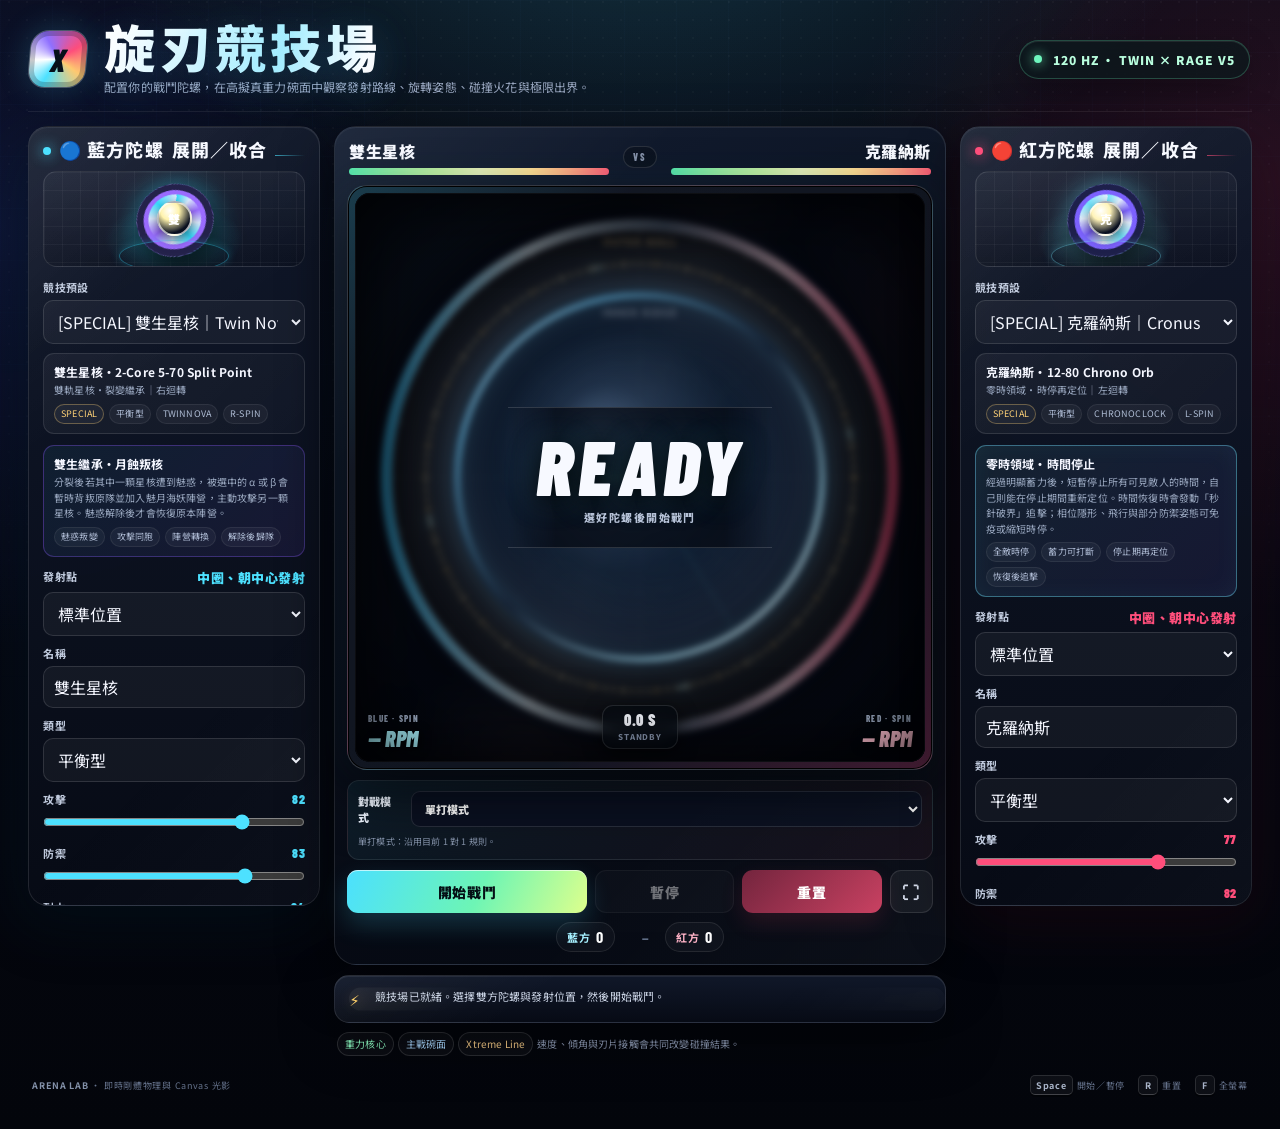
==== commit db016dce: "Merge Skill FX V4 and Twin × Rage V5 Deploy upgraded skill signatures, relay bond resonance, and opt" ====
--- a/battle-top-simulator/index.html
+++ b/battle-top-simulator/index.html
@@ -8,9 +8,9 @@
 <meta property="og:type" content="website">
 <meta property="og:title" content="旋刃競技場｜Beyblade X 對戰模擬器">
 <meta property="og:description" content="多層陀螺模型、即時碰撞與華麗旋轉特效，一鍵發射你的戰鬥陀螺。">
-<meta property="og:image" content="https://xieyaozhong.github.io/LITTLE-GAME_spinwheel/battle-top-simulator/og-skill-v4.png">
+<meta property="og:image" content="https://xieyaozhong.github.io/LITTLE-GAME_spinwheel/battle-top-simulator/og-dual-v5.png">
 <meta name="twitter:card" content="summary_large_image">
-<meta name="twitter:image" content="https://xieyaozhong.github.io/LITTLE-GAME_spinwheel/battle-top-simulator/og-skill-v4.png">
+<meta name="twitter:image" content="https://xieyaozhong.github.io/LITTLE-GAME_spinwheel/battle-top-simulator/og-dual-v5.png">
 <title>旋刃競技場｜Beyblade X 對戰模擬器</title>
 <style>
 :root{color-scheme:dark}*{box-sizing:border-box}html,body{margin:0;min-height:100%;background:#050711;color:#f5f7ff;font-family:Inter,ui-sans-serif,system-ui,-apple-system,"Noto Sans TC",sans-serif}body{display:grid;place-items:center;overflow:hidden}.loading{width:min(420px,calc(100vw - 40px));padding:32px;text-align:center;border:1px solid #ffffff17;border-radius:28px;background:linear-gradient(145deg,#121a2bcc,#080c17e8);box-shadow:0 28px 90px #000b,inset 0 1px #ffffff12}.mark{width:72px;height:72px;margin:0 auto 18px;border-radius:50%;background:conic-gradient(from 15deg,#52ddff,#fff 8%,#7c5cff 18%,#111a2a 27%,#ff4f83 42%,#fff 52%,#52ddff 68%,#0c1220 80%,#ffcf70);box-shadow:0 0 34px #4bdfff55,inset 0 0 0 12px #090f1ddd;animation:spin .9s linear infinite}.eyebrow{color:#7fe6ff;font-size:11px;font-weight:900;letter-spacing:.22em}.loading strong{display:block;margin-top:8px;font-size:24px;letter-spacing:.08em}.msg{margin-top:8px;color:#99a9c5;font-size:13px;line-height:1.6}.track{height:3px;margin-top:22px;border-radius:99px;background:#ffffff0e;overflow:hidden}.track:after{content:"";display:block;width:42%;height:100%;border-radius:inherit;background:linear-gradient(90deg,#45d9ff,#9c78ff,#ff5a8b);box-shadow:0 0 14px #62dcff;animation:load 1.2s ease-in-out infinite alternate}@keyframes spin{to{transform:rotate(360deg)}}@keyframes load{from{transform:translateX(-80%)}to{transform:translateX(240%)}}@media(prefers-reduced-motion:reduce){.mark,.track:after{animation-duration:4s}}
@@ -23,9 +23,10 @@
  const response=await fetch('snapshot-index.html',{cache:'no-store'});
  if(!response.ok)throw new Error(`載入競技場失敗（${response.status}）`);
  let html=await response.text();
- const styles='<link rel="stylesheet" href="interface-v3.css?v=1"><link rel="stylesheet" href="skill-effects-v4.css?v=1">';
+ const styles='<link rel="stylesheet" href="interface-v3.css?v=2"><link rel="stylesheet" href="skill-effects-v4.css?v=2">';
  const scripts='<scr'+'ipt src="physics-core.js?v=10"></scr'+'ipt><scr'+'ipt src="presets-launch.js?v=10"></scr'+'ipt><scr'+'ipt src="physics-runtime.js?v=10"></scr'+'ipt><scr'+'ipt src="rod-breaker.js?v=10"></scr'+'ipt><scr'+'ipt src="wooden-top-counter.js?v=10"></scr'+'ipt><scr'+'ipt src="preset-zh-tw.js?v=10"></scr'+'ipt><scr'+'ipt src="split-top.js?v=2"></scr'+'ipt><scr'+'ipt src="twin-survivor.js?v=1"></scr'+'ipt><scr'+'ipt src="sky-pouncer.js?v=2"></scr'+'ipt><scr'+'ipt src="sky-pouncer-endurance.js?v=2"></scr'+'ipt><scr'+'ipt src="phase-cloak.js?v=1"></scr'+'ipt><scr'+'ipt src="charm-siren.js?v=2"></scr'+'ipt><scr'+'ipt src="twin-charm-betrayal.js?v=1"></scr'+'ipt><scr'+'ipt src="rage-berserker.js?v=2"></scr'+'ipt><scr'+'ipt src="rage-targeting.js?v=3"></scr'+'ipt><scr'+'ipt src="rage-counterplay-fix.js?v=1"></scr'+'ipt><scr'+'ipt src="adaptive-morph.js?v=3"></scr'+'ipt><scr'+'ipt src="rage-disassembly.js?v=2"></scr'+'ipt><scr'+'ipt src="omni-observer-activate.js?v=1"></scr'+'ipt><scr'+'ipt src="taiji-mystic-wheel-v2.js?v=20260720a"></scr'+'ipt><scr'+'ipt src="taiji-rotation-visual.js?v=20260720c"></scr'+'ipt><scr'+'ipt src="taiji-center-gravity-fix.js?v=20260720b"></scr'+'ipt><scr'+'ipt src="seven-sword-master.js?v=2"></scr'+'ipt><scr'+'ipt src="seven-sword-refinement.js?v=1"></scr'+'ipt><scr'+'ipt src="seven-sword-speed-cap.js?v=1"></scr'+'ipt><scr'+'ipt src="chrono-clock-emperor.js?v=2"></scr'+'ipt><scr'+'ipt src="chrono-name-override.js?v=2"></scr'+'ipt><scr'+'ipt src="combat-clash-system.js?v=1"></scr'+'ipt><scr'+'ipt src="sky-pouncer-stamina-loss-fix.js?v=2"></scr'+'ipt><scr'+'ipt src="worldpress-colossus.js?v=1"></scr'+'ipt><scr'+'ipt src="worldpress-quake.js?v=3"></scr'+'ipt><scr'+'ipt src="relay-battle-mode.js?v=2"></scr'+'ipt><scr'+'ipt src="relay-lineup-layout.js?v=2"></scr'+'ipt><scr'+'ipt src="relay-team-synergy.js?v=2"></scr'+'ipt><scr'+'ipt src="relay-bond-visual-enhancement.js?v=2"></scr'+'ipt><scr'+'ipt src="ui-cleanup.js?v=2"></scr'+'ipt><scr'+'ipt src="effects-v3.js?v=1"></scr'+'ipt><scr'+'ipt src="skill-effects-v4.js?v=1"></scr'+'ipt><scr'+'ipt src="interface-v3.js?v=1"></scr'+'ipt>';
- html=html.replace('</head>',styles+'</head>').replace('</body>',scripts+'</body>');
+ const upgradedScripts=scripts.replace('split-top.js?v=2','split-top.js?v=3').replace('rage-berserker.js?v=2','rage-berserker.js?v=3').replace('skill-effects-v4.js?v=1','skill-effects-v4.js?v=2').replace('interface-v3.js?v=1','interface-v3.js?v=2');
+ html=html.replace('</head>',styles+'</head>').replace('</body>',upgradedScripts+'</body>');
  document.open();document.write(html);document.close();
 })().catch(error=>{
  document.querySelector('.msg').textContent=error.message;
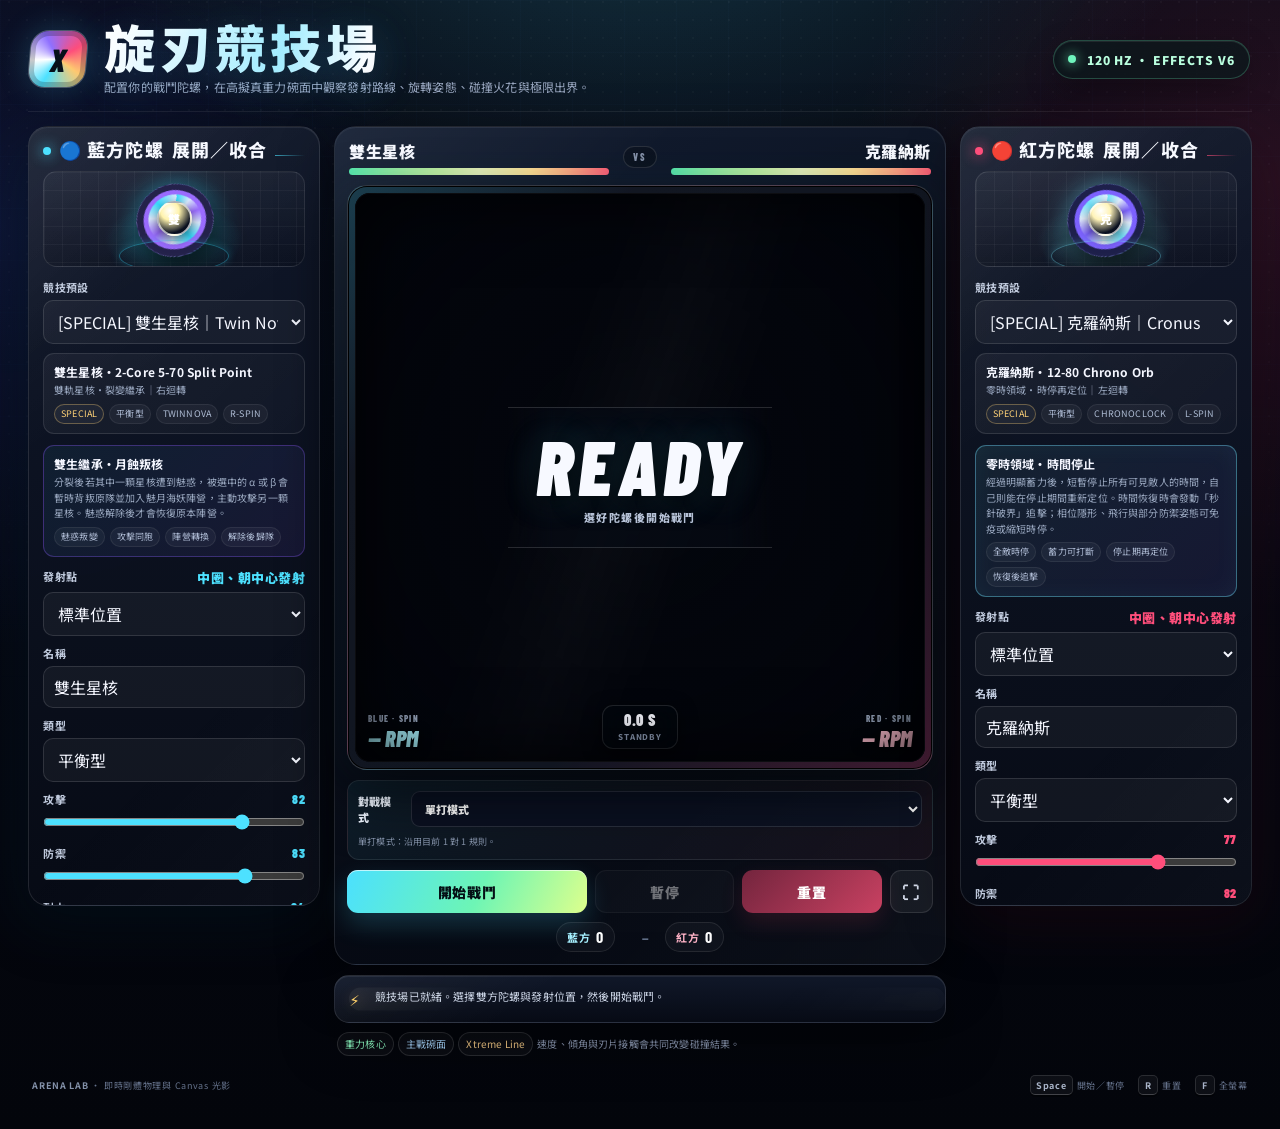
==== commit 197fe919: "Refine skill prompts and stabilize Twin Nova" ====
--- a/battle-top-simulator/index.html
+++ b/battle-top-simulator/index.html
@@ -23,9 +23,9 @@
  const response=await fetch('snapshot-index.html',{cache:'no-store'});
  if(!response.ok)throw new Error(`載入競技場失敗（${response.status}）`);
  let html=await response.text();
- const styles='<link rel="stylesheet" href="interface-v3.css?v=2"><link rel="stylesheet" href="skill-effects-v4.css?v=2">';
+ const styles='<link rel="stylesheet" href="interface-v3.css?v=3"><link rel="stylesheet" href="skill-effects-v4.css?v=3">';
  const scripts='<scr'+'ipt src="physics-core.js?v=10"></scr'+'ipt><scr'+'ipt src="presets-launch.js?v=10"></scr'+'ipt><scr'+'ipt src="physics-runtime.js?v=10"></scr'+'ipt><scr'+'ipt src="rod-breaker.js?v=10"></scr'+'ipt><scr'+'ipt src="wooden-top-counter.js?v=10"></scr'+'ipt><scr'+'ipt src="preset-zh-tw.js?v=10"></scr'+'ipt><scr'+'ipt src="split-top.js?v=2"></scr'+'ipt><scr'+'ipt src="twin-survivor.js?v=1"></scr'+'ipt><scr'+'ipt src="sky-pouncer.js?v=2"></scr'+'ipt><scr'+'ipt src="sky-pouncer-endurance.js?v=2"></scr'+'ipt><scr'+'ipt src="phase-cloak.js?v=1"></scr'+'ipt><scr'+'ipt src="charm-siren.js?v=2"></scr'+'ipt><scr'+'ipt src="twin-charm-betrayal.js?v=1"></scr'+'ipt><scr'+'ipt src="rage-berserker.js?v=2"></scr'+'ipt><scr'+'ipt src="rage-targeting.js?v=3"></scr'+'ipt><scr'+'ipt src="rage-counterplay-fix.js?v=1"></scr'+'ipt><scr'+'ipt src="adaptive-morph.js?v=3"></scr'+'ipt><scr'+'ipt src="rage-disassembly.js?v=2"></scr'+'ipt><scr'+'ipt src="omni-observer-activate.js?v=1"></scr'+'ipt><scr'+'ipt src="taiji-mystic-wheel-v2.js?v=20260720a"></scr'+'ipt><scr'+'ipt src="taiji-rotation-visual.js?v=20260720c"></scr'+'ipt><scr'+'ipt src="taiji-center-gravity-fix.js?v=20260720b"></scr'+'ipt><scr'+'ipt src="seven-sword-master.js?v=2"></scr'+'ipt><scr'+'ipt src="seven-sword-refinement.js?v=1"></scr'+'ipt><scr'+'ipt src="seven-sword-speed-cap.js?v=1"></scr'+'ipt><scr'+'ipt src="chrono-clock-emperor.js?v=2"></scr'+'ipt><scr'+'ipt src="chrono-name-override.js?v=2"></scr'+'ipt><scr'+'ipt src="combat-clash-system.js?v=1"></scr'+'ipt><scr'+'ipt src="sky-pouncer-stamina-loss-fix.js?v=2"></scr'+'ipt><scr'+'ipt src="worldpress-colossus.js?v=1"></scr'+'ipt><scr'+'ipt src="worldpress-quake.js?v=3"></scr'+'ipt><scr'+'ipt src="relay-battle-mode.js?v=2"></scr'+'ipt><scr'+'ipt src="relay-lineup-layout.js?v=2"></scr'+'ipt><scr'+'ipt src="relay-team-synergy.js?v=2"></scr'+'ipt><scr'+'ipt src="relay-bond-visual-enhancement.js?v=2"></scr'+'ipt><scr'+'ipt src="ui-cleanup.js?v=2"></scr'+'ipt><scr'+'ipt src="effects-v3.js?v=1"></scr'+'ipt><scr'+'ipt src="skill-effects-v4.js?v=1"></scr'+'ipt><scr'+'ipt src="interface-v3.js?v=1"></scr'+'ipt>';
- const upgradedScripts=scripts.replace('split-top.js?v=2','split-top.js?v=3').replace('rage-berserker.js?v=2','rage-berserker.js?v=3').replace('skill-effects-v4.js?v=1','skill-effects-v4.js?v=2').replace('interface-v3.js?v=1','interface-v3.js?v=2');
+ const upgradedScripts=scripts.replace('split-top.js?v=2','split-top.js?v=3').replace('twin-survivor.js?v=1','twin-survivor.js?v=2').replace('rage-berserker.js?v=2','rage-berserker.js?v=3').replace('worldpress-quake.js?v=3','worldpress-quake.js?v=4').replace('skill-effects-v4.js?v=1','skill-effects-v4.js?v=3').replace('interface-v3.js?v=1','interface-v3.js?v=3').replace('<scr'+'ipt src="interface-v3.js?v=3"></scr'+'ipt>','<scr'+'ipt src="colossus-animation-v5.js?v=1"></scr'+'ipt><scr'+'ipt src="interface-v3.js?v=3"></scr'+'ipt>');
  html=html.replace('</head>',styles+'</head>').replace('</body>',upgradedScripts+'</body>');
  document.open();document.write(html);document.close();
 })().catch(error=>{
--- a/battle-top-simulator/skill-effects-v4.css
+++ b/battle-top-simulator/skill-effects-v4.css
@@ -1 +1,62 @@
-.skill-cinematic{--skill-color:#7fe7ff;position:absolute;top:13%;left:50%;z-index:7;display:grid;grid-template-columns:auto 1fr;align-items:center;gap:10px;min-width:min(330px,76%);padding:10px 18px 10px 12px;border:1px solid color-mix(in srgb,var(--skill-color) 48%,transparent);border-radius:15px;background:linear-gradient(100deg,color-mix(in srgb,var(--skill-color) 18%,rgba(5,8,17,.88)),rgba(5,8,17,.88) 46%,rgba(5,8,17,.48));box-shadow:0 14px 38px #000b,inset 0 1px #ffffff1c,0 0 28px color-mix(in srgb,var(--skill-color) 18%,transparent);backdrop-filter:blur(13px);pointer-events:none;opacity:0;transform:translate(-50%,12px) scale(.94);transition:opacity .18s ease,transform .18s ease;overflow:hidden}.skill-cinematic::after{content:"";position:absolute;inset:0;background:linear-gradient(110deg,transparent 10%,color-mix(in srgb,var(--skill-color) 22%,transparent) 48%,transparent 72%);transform:translateX(-120%)}.skill-cinematic.show{opacity:1;transform:translate(-50%,0) scale(1)}.skill-cinematic.show::after{animation:skillSweep .62s ease-out}.skill-cinematic.bond{border-color:color-mix(in srgb,var(--skill-color) 70%,#fff 20%);box-shadow:0 14px 38px #000b,inset 0 1px #ffffff2a,0 0 38px color-mix(in srgb,var(--skill-color) 32%,transparent)}.skill-cinematic-mark{position:relative;z-index:1;display:grid;place-items:center;width:38px;height:38px;border:1px solid color-mix(in srgb,var(--skill-color) 60%,#fff 18%);border-radius:12px;background:color-mix(in srgb,var(--skill-color) 19%,#0b1120);color:#fff;font:900 13px/1 "Noto Sans TC",sans-serif;box-shadow:inset 0 0 14px color-mix(in srgb,var(--skill-color) 25%,transparent),0 0 15px color-mix(in srgb,var(--skill-color) 22%,transparent)}.skill-cinematic-copy{position:relative;z-index:1;min-width:0}.skill-cinematic-kicker{display:block;color:color-mix(in srgb,var(--skill-color) 75%,#fff 25%);font:800 8px/1.2 "Noto Sans TC",sans-serif;letter-spacing:.18em}.skill-cinematic-title{display:block;margin-top:3px;overflow:hidden;color:#fff;font:900 17px/1.1 "Barlow Condensed","Noto Sans TC",sans-serif;letter-spacing:.06em;text-overflow:ellipsis;white-space:nowrap;text-shadow:0 0 14px color-mix(in srgb,var(--skill-color) 46%,transparent)}.skill-cinematic-owner{display:block;margin-top:3px;color:#8f9db5;font-size:8px;font-weight:700;letter-spacing:.05em}.arena[data-skill-flash="1"]::before{opacity:.72;background:radial-gradient(circle at 50% 45%,color-mix(in srgb,var(--skill-flash-color,#7fe7ff) 13%,transparent),transparent 48%),linear-gradient(110deg,transparent 35%,rgba(255,255,255,.045) 48%,transparent 60%)}@keyframes skillSweep{to{transform:translateX(120%)}}@media(max-width:600px){.skill-cinematic{top:10%;min-width:72%;max-width:88%;padding:8px 12px 8px 9px;border-radius:12px}.skill-cinematic-mark{width:32px;height:32px;border-radius:10px;font-size:11px}.skill-cinematic-title{font-size:14px}.skill-cinematic-owner{display:none}}@media(prefers-reduced-motion:reduce){.skill-cinematic{transition:none}.skill-cinematic.show::after{animation:none}}
+.skill-cinematic{
+  --skill-color:#7fe7ff;
+  position:absolute;
+  top:12%;
+  left:50%;
+  z-index:7;
+  display:flex;
+  align-items:center;
+  gap:7px;
+  padding:5px;
+  border:1px solid color-mix(in srgb,var(--skill-color) 52%,transparent);
+  border-radius:12px;
+  background:color-mix(in srgb,var(--skill-color) 12%,rgba(5,8,17,.78));
+  box-shadow:0 8px 22px #0008,inset 0 1px #ffffff18,0 0 18px color-mix(in srgb,var(--skill-color) 20%,transparent);
+  backdrop-filter:blur(9px);
+  pointer-events:none;
+  opacity:0;
+  transform:translate(-50%,6px) scale(.88);
+  transition:opacity .14s ease,transform .14s ease;
+  overflow:hidden;
+}
+.skill-cinematic::after{
+  content:"";
+  position:absolute;
+  inset:0;
+  background:linear-gradient(110deg,transparent 12%,color-mix(in srgb,var(--skill-color) 20%,transparent) 50%,transparent 74%);
+  transform:translateX(-120%);
+}
+.skill-cinematic.show{opacity:.94;transform:translate(-50%,0) scale(1)}
+.skill-cinematic.show::after{animation:skillSweep .42s ease-out}
+.skill-cinematic.bond{padding-right:10px;border-color:color-mix(in srgb,var(--skill-color) 72%,#fff 18%)}
+.skill-cinematic-mark{
+  position:relative;
+  z-index:1;
+  display:grid;
+  place-items:center;
+  width:30px;
+  height:30px;
+  border:1px solid color-mix(in srgb,var(--skill-color) 62%,#fff 18%);
+  border-radius:9px;
+  background:color-mix(in srgb,var(--skill-color) 18%,#0b1120);
+  color:#fff;
+  font:900 11px/1 "Noto Sans TC",sans-serif;
+  box-shadow:inset 0 0 11px color-mix(in srgb,var(--skill-color) 24%,transparent),0 0 11px color-mix(in srgb,var(--skill-color) 22%,transparent);
+}
+.skill-cinematic-title{
+  position:relative;
+  z-index:1;
+  display:none;
+  color:#fff;
+  font:900 10px/1 "Noto Sans TC",sans-serif;
+  letter-spacing:.10em;
+  text-shadow:0 0 10px color-mix(in srgb,var(--skill-color) 46%,transparent);
+}
+.skill-cinematic.labeled .skill-cinematic-title{display:block}
+.arena[data-skill-flash="1"]::before{
+  opacity:.64;
+  background:radial-gradient(circle at 50% 45%,color-mix(in srgb,var(--skill-flash-color,#7fe7ff) 11%,transparent),transparent 46%);
+}
+@keyframes skillSweep{to{transform:translateX(120%)}}
+@media(max-width:600px){.skill-cinematic{top:9%}.skill-cinematic-mark{width:27px;height:27px;font-size:10px}}
+@media(prefers-reduced-motion:reduce){.skill-cinematic{transition:none}.skill-cinematic.show::after{animation:none}}
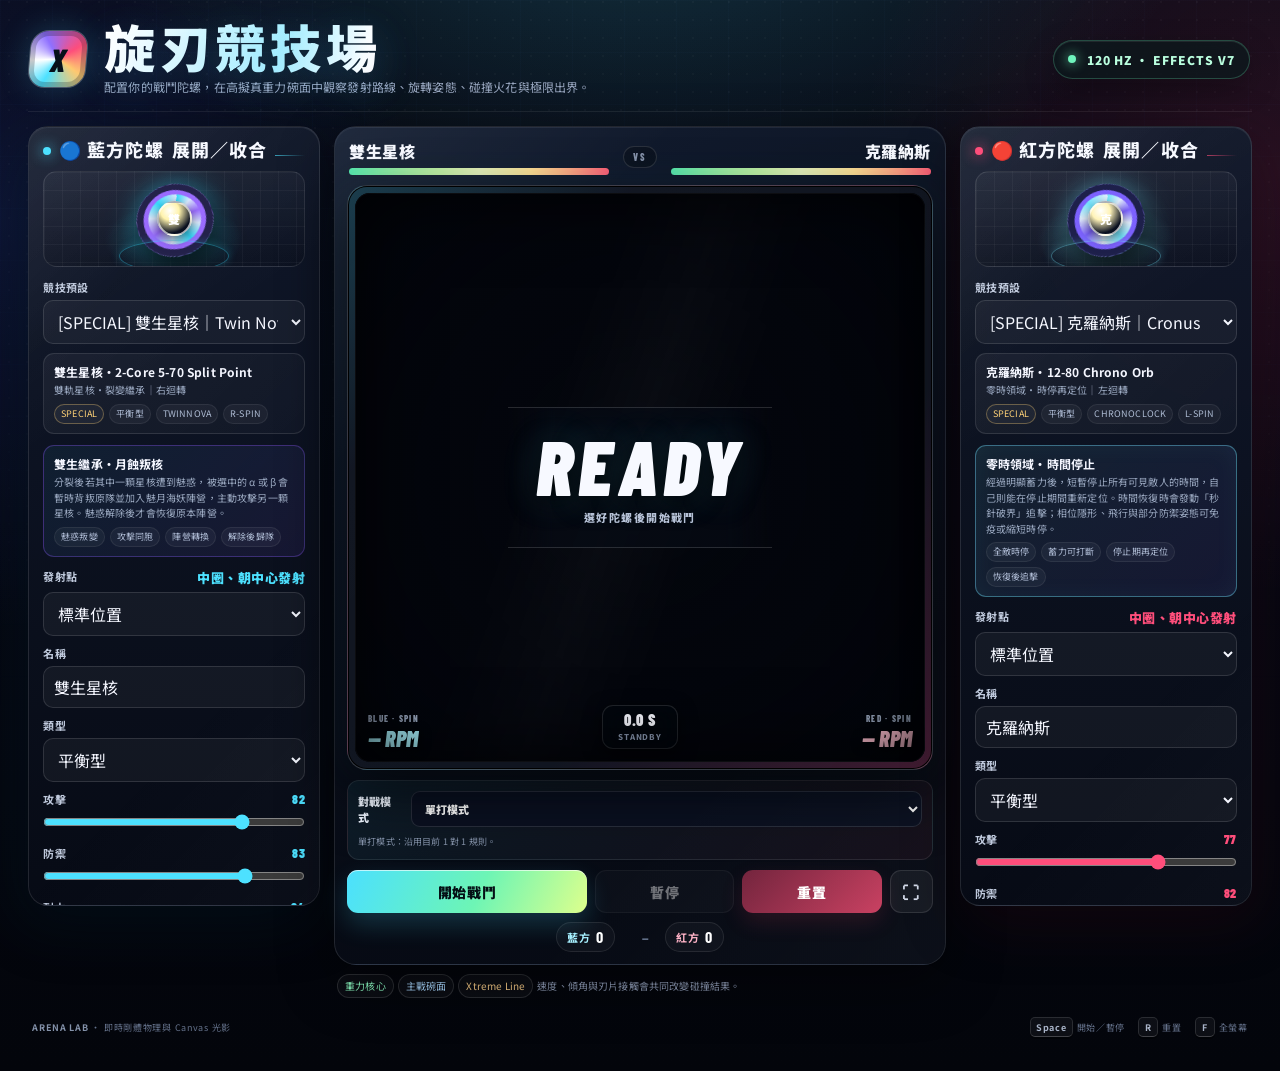
==== commit 99d24ce1: "feat: upgrade battle effects to text-free V7" ====
--- a/battle-top-simulator/index.html
+++ b/battle-top-simulator/index.html
@@ -23,9 +23,9 @@
  const response=await fetch('snapshot-index.html',{cache:'no-store'});
  if(!response.ok)throw new Error(`載入競技場失敗（${response.status}）`);
  let html=await response.text();
- const styles='<link rel="stylesheet" href="interface-v3.css?v=3"><link rel="stylesheet" href="skill-effects-v4.css?v=3">';
+ const styles='<link rel="stylesheet" href="interface-v3.css?v=4"><link rel="stylesheet" href="skill-effects-v4.css?v=4">';
  const scripts='<scr'+'ipt src="physics-core.js?v=10"></scr'+'ipt><scr'+'ipt src="presets-launch.js?v=10"></scr'+'ipt><scr'+'ipt src="physics-runtime.js?v=10"></scr'+'ipt><scr'+'ipt src="rod-breaker.js?v=10"></scr'+'ipt><scr'+'ipt src="wooden-top-counter.js?v=10"></scr'+'ipt><scr'+'ipt src="preset-zh-tw.js?v=10"></scr'+'ipt><scr'+'ipt src="split-top.js?v=2"></scr'+'ipt><scr'+'ipt src="twin-survivor.js?v=1"></scr'+'ipt><scr'+'ipt src="sky-pouncer.js?v=2"></scr'+'ipt><scr'+'ipt src="sky-pouncer-endurance.js?v=2"></scr'+'ipt><scr'+'ipt src="phase-cloak.js?v=1"></scr'+'ipt><scr'+'ipt src="charm-siren.js?v=2"></scr'+'ipt><scr'+'ipt src="twin-charm-betrayal.js?v=1"></scr'+'ipt><scr'+'ipt src="rage-berserker.js?v=2"></scr'+'ipt><scr'+'ipt src="rage-targeting.js?v=3"></scr'+'ipt><scr'+'ipt src="rage-counterplay-fix.js?v=1"></scr'+'ipt><scr'+'ipt src="adaptive-morph.js?v=3"></scr'+'ipt><scr'+'ipt src="rage-disassembly.js?v=2"></scr'+'ipt><scr'+'ipt src="omni-observer-activate.js?v=1"></scr'+'ipt><scr'+'ipt src="taiji-mystic-wheel-v2.js?v=20260720a"></scr'+'ipt><scr'+'ipt src="taiji-rotation-visual.js?v=20260720c"></scr'+'ipt><scr'+'ipt src="taiji-center-gravity-fix.js?v=20260720b"></scr'+'ipt><scr'+'ipt src="seven-sword-master.js?v=2"></scr'+'ipt><scr'+'ipt src="seven-sword-refinement.js?v=1"></scr'+'ipt><scr'+'ipt src="seven-sword-speed-cap.js?v=1"></scr'+'ipt><scr'+'ipt src="chrono-clock-emperor.js?v=2"></scr'+'ipt><scr'+'ipt src="chrono-name-override.js?v=2"></scr'+'ipt><scr'+'ipt src="combat-clash-system.js?v=1"></scr'+'ipt><scr'+'ipt src="sky-pouncer-stamina-loss-fix.js?v=2"></scr'+'ipt><scr'+'ipt src="worldpress-colossus.js?v=1"></scr'+'ipt><scr'+'ipt src="worldpress-quake.js?v=3"></scr'+'ipt><scr'+'ipt src="relay-battle-mode.js?v=2"></scr'+'ipt><scr'+'ipt src="relay-lineup-layout.js?v=2"></scr'+'ipt><scr'+'ipt src="relay-team-synergy.js?v=2"></scr'+'ipt><scr'+'ipt src="relay-bond-visual-enhancement.js?v=2"></scr'+'ipt><scr'+'ipt src="ui-cleanup.js?v=2"></scr'+'ipt><scr'+'ipt src="effects-v3.js?v=1"></scr'+'ipt><scr'+'ipt src="skill-effects-v4.js?v=1"></scr'+'ipt><scr'+'ipt src="interface-v3.js?v=1"></scr'+'ipt>';
- const upgradedScripts=scripts.replace('split-top.js?v=2','split-top.js?v=3').replace('twin-survivor.js?v=1','twin-survivor.js?v=2').replace('rage-berserker.js?v=2','rage-berserker.js?v=3').replace('worldpress-quake.js?v=3','worldpress-quake.js?v=4').replace('skill-effects-v4.js?v=1','skill-effects-v4.js?v=3').replace('interface-v3.js?v=1','interface-v3.js?v=3').replace('<scr'+'ipt src="interface-v3.js?v=3"></scr'+'ipt>','<scr'+'ipt src="colossus-animation-v5.js?v=1"></scr'+'ipt><scr'+'ipt src="interface-v3.js?v=3"></scr'+'ipt>');
+ const upgradedScripts=scripts.replace('split-top.js?v=2','split-top.js?v=3').replace('twin-survivor.js?v=1','twin-survivor.js?v=2').replace('twin-charm-betrayal.js?v=1','twin-charm-betrayal.js?v=2').replace('rage-berserker.js?v=2','rage-berserker.js?v=4').replace('adaptive-morph.js?v=3','adaptive-morph.js?v=4').replace('taiji-mystic-wheel-v2.js?v=20260720a','taiji-mystic-wheel-v2.js?v=20260722').replace('seven-sword-master.js?v=2','seven-sword-master.js?v=3').replace('seven-sword-refinement.js?v=1','seven-sword-refinement.js?v=2').replace('chrono-clock-emperor.js?v=2','chrono-clock-emperor.js?v=3').replace('combat-clash-system.js?v=1','combat-clash-system.js?v=2').replace('worldpress-quake.js?v=3','worldpress-quake.js?v=5').replace('relay-team-synergy.js?v=2','relay-team-synergy.js?v=3').replace('relay-bond-visual-enhancement.js?v=2','relay-bond-visual-enhancement.js?v=3').replace('effects-v3.js?v=1','effects-v3.js?v=2').replace('skill-effects-v4.js?v=1','skill-effects-v4.js?v=4').replace('interface-v3.js?v=1','interface-v3.js?v=4').replace('<scr'+'ipt src="interface-v3.js?v=4"></scr'+'ipt>','<scr'+'ipt src="colossus-animation-v5.js?v=1"></scr'+'ipt><scr'+'ipt src="interface-v3.js?v=4"></scr'+'ipt>');
  html=html.replace('</head>',styles+'</head>').replace('</body>',upgradedScripts+'</body>');
  document.open();document.write(html);document.close();
 })().catch(error=>{
--- a/battle-top-simulator/interface-v3.css
+++ b/battle-top-simulator/interface-v3.css
@@ -175,7 +175,7 @@
 
 .battle-telemetry{position:absolute;left:13px;right:13px;bottom:13px;z-index:3;display:grid;grid-template-columns:1fr auto 1fr;align-items:end;gap:8px;pointer-events:none}
 .telemetry-side{display:grid;gap:4px}.telemetry-side.red{text-align:right}.telemetry-label{font:800 9px/1 var(--display);letter-spacing:.14em;color:#9aa8bf}.telemetry-value{font:900 22px/1 var(--display);font-style:italic;text-shadow:0 2px 12px #000}.telemetry-side.blue .telemetry-value{color:#aaf4ff}.telemetry-side.red .telemetry-value{color:#ffc0d1}.telemetry-center{min-width:76px;padding:6px 9px;border:1px solid rgba(255,255,255,.12);border-radius:11px;background:rgba(3,7,14,.58);box-shadow:0 5px 18px #0008;backdrop-filter:blur(12px);text-align:center}.telemetry-clock{font:900 16px/1 var(--display);letter-spacing:.07em}.telemetry-state{margin-top:3px;color:#8d9bb4;font-size:8px;font-weight:800;letter-spacing:.12em}
-.impact-callout{position:absolute;left:50%;top:17%;z-index:5;pointer-events:none;opacity:0;transform:translate(-50%,12px) scale(.85);font:900 clamp(26px,5vw,58px)/1 var(--display);font-style:italic;letter-spacing:.08em;color:#fff;text-shadow:0 0 12px #fff,0 0 30px #ffb35f,0 6px 20px #000;transition:opacity .14s,transform .14s}.impact-callout.show{opacity:1;transform:translate(-50%,0) scale(1)}
+.impact-callout{position:absolute;left:50%;top:18%;z-index:5;width:clamp(42px,7vw,72px);aspect-ratio:1;border:1px solid rgba(255,255,255,.62);border-radius:50%;pointer-events:none;opacity:0;transform:translate(-50%,10px) scale(.58) rotate(-18deg);box-shadow:0 0 12px #fff8,0 0 32px #ffb35f66,inset 0 0 22px #fff2;transition:opacity .12s,transform .18s cubic-bezier(.12,.8,.25,1)}.impact-callout::before,.impact-callout::after{content:"";position:absolute;left:50%;top:50%;width:135%;height:1px;background:linear-gradient(90deg,transparent,#fff 36% 64%,transparent);box-shadow:0 0 8px #ffb35f;transform:translate(-50%,-50%) rotate(34deg)}.impact-callout::after{transform:translate(-50%,-50%) rotate(-34deg)}.impact-callout[data-power="heavy"]{border-color:#ffd184;box-shadow:0 0 16px #fff8,0 0 40px #ff9b4d99,inset 0 0 24px #ffca6a33}.impact-callout[data-power="critical"]{border-color:#fff;box-shadow:0 0 18px #fff,0 0 48px #ff6b4daa,inset 0 0 28px #fff5}.impact-callout.show{opacity:.92;transform:translate(-50%,0) scale(1) rotate(0)}
 
 .btns{grid-template-columns:1.55fr .9fr .9fr auto;gap:8px;margin-top:10px}
 button{min-height:43px;border-radius:11px;padding:10px 14px;font-family:var(--display);font-size:14px;font-weight:900;letter-spacing:.055em;text-transform:uppercase}
--- a/battle-top-simulator/skill-effects-v4.css
+++ b/battle-top-simulator/skill-effects-v4.css
@@ -1,62 +1,36 @@
-.skill-cinematic{
-  --skill-color:#7fe7ff;
-  position:absolute;
-  top:12%;
-  left:50%;
-  z-index:7;
-  display:flex;
-  align-items:center;
-  gap:7px;
-  padding:5px;
-  border:1px solid color-mix(in srgb,var(--skill-color) 52%,transparent);
-  border-radius:12px;
-  background:color-mix(in srgb,var(--skill-color) 12%,rgba(5,8,17,.78));
-  box-shadow:0 8px 22px #0008,inset 0 1px #ffffff18,0 0 18px color-mix(in srgb,var(--skill-color) 20%,transparent);
-  backdrop-filter:blur(9px);
-  pointer-events:none;
-  opacity:0;
-  transform:translate(-50%,6px) scale(.88);
-  transition:opacity .14s ease,transform .14s ease;
-  overflow:hidden;
+.arena[data-skill-flash="1"]::before{
+  opacity:.58;
+  background:
+    radial-gradient(circle at 50% 46%,color-mix(in srgb,var(--skill-flash-color,#7fe7ff) 16%,transparent) 0,transparent 38%),
+    conic-gradient(from 42deg at 50% 48%,transparent 0 12%,color-mix(in srgb,var(--skill-flash-color,#7fe7ff) 8%,transparent) 16%,transparent 22% 54%,color-mix(in srgb,var(--skill-flash-color,#7fe7ff) 7%,transparent) 58%,transparent 64%);
+  mix-blend-mode:screen;
+  animation:skillFlashV7 .26s cubic-bezier(.16,.76,.22,1) both;
 }
-.skill-cinematic::after{
-  content:"";
-  position:absolute;
-  inset:0;
-  background:linear-gradient(110deg,transparent 12%,color-mix(in srgb,var(--skill-color) 20%,transparent) 50%,transparent 74%);
-  transform:translateX(-120%);
+.arena[data-skill-flash="1"]::after{
+  box-shadow:
+    inset 0 0 70px #000c,
+    inset 0 0 0 1px color-mix(in srgb,var(--skill-flash-color,#7fe7ff) 46%,transparent),
+    inset 0 0 34px color-mix(in srgb,var(--skill-flash-color,#7fe7ff) 14%,transparent);
+  animation:skillEdgeV7 .26s ease-out both;
 }
-.skill-cinematic.show{opacity:.94;transform:translate(-50%,0) scale(1)}
-.skill-cinematic.show::after{animation:skillSweep .42s ease-out}
-.skill-cinematic.bond{padding-right:10px;border-color:color-mix(in srgb,var(--skill-color) 72%,#fff 18%)}
-.skill-cinematic-mark{
-  position:relative;
-  z-index:1;
-  display:grid;
-  place-items:center;
-  width:30px;
-  height:30px;
-  border:1px solid color-mix(in srgb,var(--skill-color) 62%,#fff 18%);
-  border-radius:9px;
-  background:color-mix(in srgb,var(--skill-color) 18%,#0b1120);
-  color:#fff;
-  font:900 11px/1 "Noto Sans TC",sans-serif;
-  box-shadow:inset 0 0 11px color-mix(in srgb,var(--skill-color) 24%,transparent),0 0 11px color-mix(in srgb,var(--skill-color) 22%,transparent);
+.arena[data-skill-bond="1"]::before{
+  background:
+    radial-gradient(ellipse at 42% 48%,color-mix(in srgb,var(--skill-flash-color,#7fe7ff) 14%,transparent),transparent 31%),
+    radial-gradient(ellipse at 58% 48%,color-mix(in srgb,#ffffff 9%,transparent),transparent 31%),
+    conic-gradient(from 45deg at 50% 48%,transparent 0 20%,color-mix(in srgb,var(--skill-flash-color,#7fe7ff) 10%,transparent) 25%,transparent 30% 70%,color-mix(in srgb,#ffffff 7%,transparent) 75%,transparent 80%);
 }
-.skill-cinematic-title{
-  position:relative;
-  z-index:1;
-  display:none;
-  color:#fff;
-  font:900 10px/1 "Noto Sans TC",sans-serif;
-  letter-spacing:.10em;
-  text-shadow:0 0 10px color-mix(in srgb,var(--skill-color) 46%,transparent);
+@keyframes skillFlashV7{
+  0%{opacity:0;filter:saturate(1)}
+  24%{opacity:.58;filter:saturate(1.18)}
+  100%{opacity:0;filter:saturate(1)}
 }
-.skill-cinematic.labeled .skill-cinematic-title{display:block}
-.arena[data-skill-flash="1"]::before{
-  opacity:.64;
-  background:radial-gradient(circle at 50% 45%,color-mix(in srgb,var(--skill-flash-color,#7fe7ff) 11%,transparent),transparent 46%);
+@keyframes skillEdgeV7{
+  0%{opacity:.35}
+  30%{opacity:1}
+  100%{opacity:1}
 }
-@keyframes skillSweep{to{transform:translateX(120%)}}
-@media(max-width:600px){.skill-cinematic{top:9%}.skill-cinematic-mark{width:27px;height:27px;font-size:10px}}
-@media(prefers-reduced-motion:reduce){.skill-cinematic{transition:none}.skill-cinematic.show::after{animation:none}}
+@media(prefers-reduced-motion:reduce){
+  .arena[data-skill-flash="1"]::before{opacity:.24;animation:none;background:radial-gradient(circle at 50% 46%,color-mix(in srgb,var(--skill-flash-color,#7fe7ff) 10%,transparent),transparent 40%)}
+  .arena[data-skill-flash="1"]::after{animation:none}
+}
+.log{display:none!important}
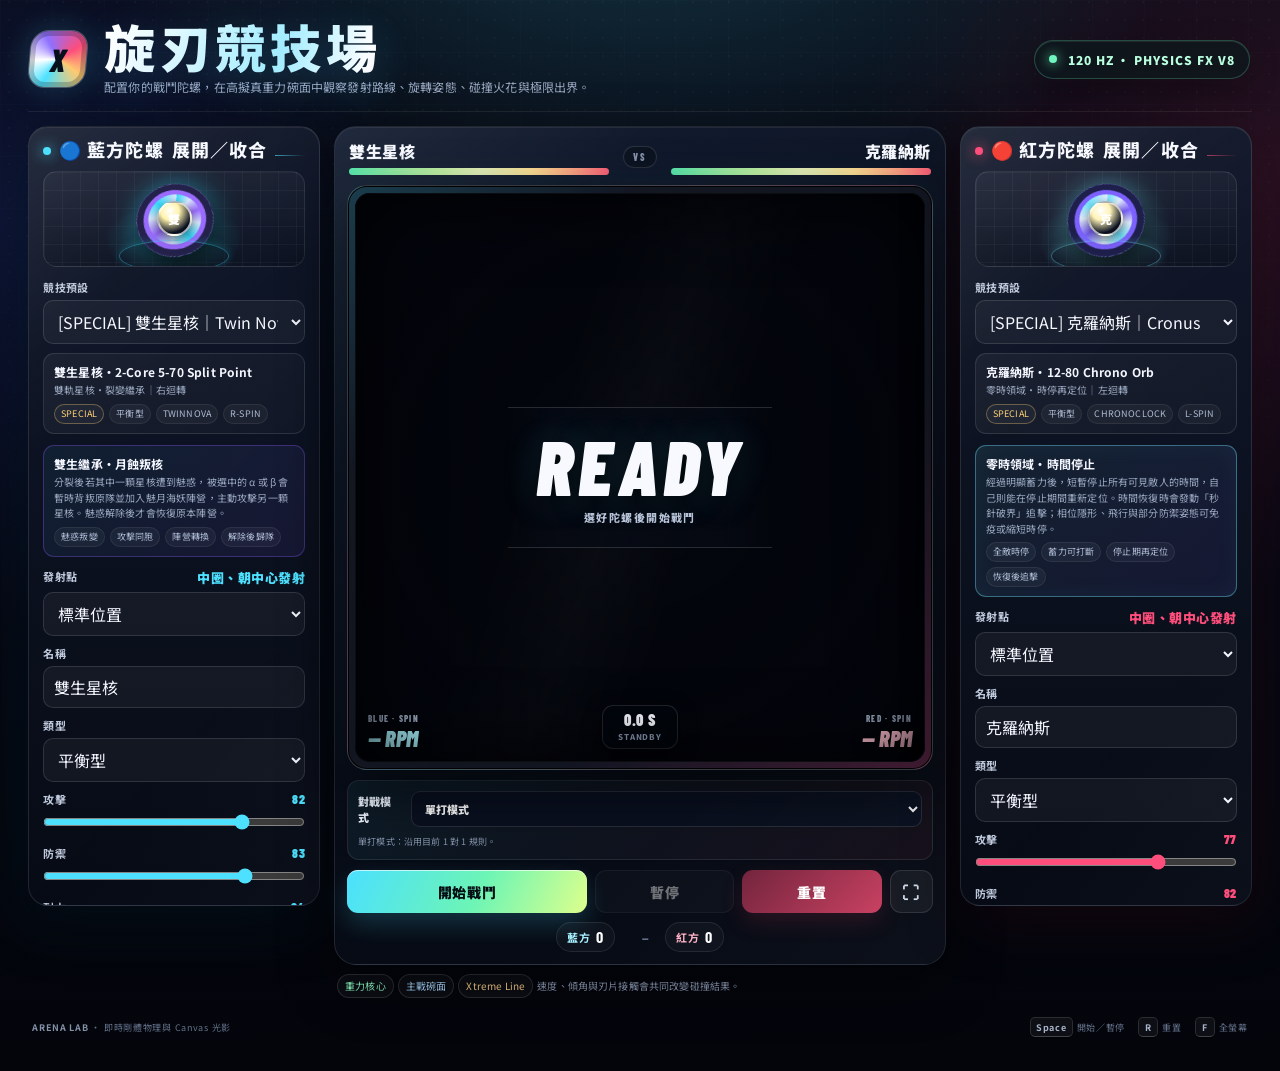
==== commit 064a66ba: "feat: ground battle effects in physics" ====
--- a/battle-top-simulator/index.html
+++ b/battle-top-simulator/index.html
@@ -23,9 +23,9 @@
  const response=await fetch('snapshot-index.html',{cache:'no-store'});
  if(!response.ok)throw new Error(`載入競技場失敗（${response.status}）`);
  let html=await response.text();
- const styles='<link rel="stylesheet" href="interface-v3.css?v=4"><link rel="stylesheet" href="skill-effects-v4.css?v=4">';
+ const styles='<link rel="stylesheet" href="interface-v3.css?v=5"><link rel="stylesheet" href="skill-effects-v4.css?v=5">';
  const scripts='<scr'+'ipt src="physics-core.js?v=10"></scr'+'ipt><scr'+'ipt src="presets-launch.js?v=10"></scr'+'ipt><scr'+'ipt src="physics-runtime.js?v=10"></scr'+'ipt><scr'+'ipt src="rod-breaker.js?v=10"></scr'+'ipt><scr'+'ipt src="wooden-top-counter.js?v=10"></scr'+'ipt><scr'+'ipt src="preset-zh-tw.js?v=10"></scr'+'ipt><scr'+'ipt src="split-top.js?v=2"></scr'+'ipt><scr'+'ipt src="twin-survivor.js?v=1"></scr'+'ipt><scr'+'ipt src="sky-pouncer.js?v=2"></scr'+'ipt><scr'+'ipt src="sky-pouncer-endurance.js?v=2"></scr'+'ipt><scr'+'ipt src="phase-cloak.js?v=1"></scr'+'ipt><scr'+'ipt src="charm-siren.js?v=2"></scr'+'ipt><scr'+'ipt src="twin-charm-betrayal.js?v=1"></scr'+'ipt><scr'+'ipt src="rage-berserker.js?v=2"></scr'+'ipt><scr'+'ipt src="rage-targeting.js?v=3"></scr'+'ipt><scr'+'ipt src="rage-counterplay-fix.js?v=1"></scr'+'ipt><scr'+'ipt src="adaptive-morph.js?v=3"></scr'+'ipt><scr'+'ipt src="rage-disassembly.js?v=2"></scr'+'ipt><scr'+'ipt src="omni-observer-activate.js?v=1"></scr'+'ipt><scr'+'ipt src="taiji-mystic-wheel-v2.js?v=20260720a"></scr'+'ipt><scr'+'ipt src="taiji-rotation-visual.js?v=20260720c"></scr'+'ipt><scr'+'ipt src="taiji-center-gravity-fix.js?v=20260720b"></scr'+'ipt><scr'+'ipt src="seven-sword-master.js?v=2"></scr'+'ipt><scr'+'ipt src="seven-sword-refinement.js?v=1"></scr'+'ipt><scr'+'ipt src="seven-sword-speed-cap.js?v=1"></scr'+'ipt><scr'+'ipt src="chrono-clock-emperor.js?v=2"></scr'+'ipt><scr'+'ipt src="chrono-name-override.js?v=2"></scr'+'ipt><scr'+'ipt src="combat-clash-system.js?v=1"></scr'+'ipt><scr'+'ipt src="sky-pouncer-stamina-loss-fix.js?v=2"></scr'+'ipt><scr'+'ipt src="worldpress-colossus.js?v=1"></scr'+'ipt><scr'+'ipt src="worldpress-quake.js?v=3"></scr'+'ipt><scr'+'ipt src="relay-battle-mode.js?v=2"></scr'+'ipt><scr'+'ipt src="relay-lineup-layout.js?v=2"></scr'+'ipt><scr'+'ipt src="relay-team-synergy.js?v=2"></scr'+'ipt><scr'+'ipt src="relay-bond-visual-enhancement.js?v=2"></scr'+'ipt><scr'+'ipt src="ui-cleanup.js?v=2"></scr'+'ipt><scr'+'ipt src="effects-v3.js?v=1"></scr'+'ipt><scr'+'ipt src="skill-effects-v4.js?v=1"></scr'+'ipt><scr'+'ipt src="interface-v3.js?v=1"></scr'+'ipt>';
- const upgradedScripts=scripts.replace('split-top.js?v=2','split-top.js?v=3').replace('twin-survivor.js?v=1','twin-survivor.js?v=2').replace('twin-charm-betrayal.js?v=1','twin-charm-betrayal.js?v=2').replace('rage-berserker.js?v=2','rage-berserker.js?v=4').replace('adaptive-morph.js?v=3','adaptive-morph.js?v=4').replace('taiji-mystic-wheel-v2.js?v=20260720a','taiji-mystic-wheel-v2.js?v=20260722').replace('seven-sword-master.js?v=2','seven-sword-master.js?v=3').replace('seven-sword-refinement.js?v=1','seven-sword-refinement.js?v=2').replace('chrono-clock-emperor.js?v=2','chrono-clock-emperor.js?v=3').replace('combat-clash-system.js?v=1','combat-clash-system.js?v=2').replace('worldpress-quake.js?v=3','worldpress-quake.js?v=5').replace('relay-team-synergy.js?v=2','relay-team-synergy.js?v=3').replace('relay-bond-visual-enhancement.js?v=2','relay-bond-visual-enhancement.js?v=3').replace('effects-v3.js?v=1','effects-v3.js?v=2').replace('skill-effects-v4.js?v=1','skill-effects-v4.js?v=4').replace('interface-v3.js?v=1','interface-v3.js?v=4').replace('<scr'+'ipt src="interface-v3.js?v=4"></scr'+'ipt>','<scr'+'ipt src="colossus-animation-v5.js?v=1"></scr'+'ipt><scr'+'ipt src="interface-v3.js?v=4"></scr'+'ipt>');
+ const upgradedScripts=scripts.replace('split-top.js?v=2','split-top.js?v=3').replace('twin-survivor.js?v=1','twin-survivor.js?v=2').replace('twin-charm-betrayal.js?v=1','twin-charm-betrayal.js?v=2').replace('rage-berserker.js?v=2','rage-berserker.js?v=4').replace('adaptive-morph.js?v=3','adaptive-morph.js?v=4').replace('taiji-mystic-wheel-v2.js?v=20260720a','taiji-mystic-wheel-v2.js?v=20260722').replace('seven-sword-master.js?v=2','seven-sword-master.js?v=3').replace('seven-sword-refinement.js?v=1','seven-sword-refinement.js?v=2').replace('chrono-clock-emperor.js?v=2','chrono-clock-emperor.js?v=3').replace('combat-clash-system.js?v=1','combat-clash-system.js?v=2').replace('worldpress-quake.js?v=3','worldpress-quake.js?v=5').replace('relay-team-synergy.js?v=2','relay-team-synergy.js?v=3').replace('relay-bond-visual-enhancement.js?v=2','relay-bond-visual-enhancement.js?v=3').replace('effects-v3.js?v=1','effects-v3.js?v=3').replace('skill-effects-v4.js?v=1','skill-effects-v4.js?v=5').replace('interface-v3.js?v=1','interface-v3.js?v=5').replace('<scr'+'ipt src="interface-v3.js?v=5"></scr'+'ipt>','<scr'+'ipt src="colossus-animation-v5.js?v=2"></scr'+'ipt><scr'+'ipt src="interface-v3.js?v=5"></scr'+'ipt>');
  html=html.replace('</head>',styles+'</head>').replace('</body>',upgradedScripts+'</body>');
  document.open();document.write(html);document.close();
 })().catch(error=>{
--- a/battle-top-simulator/interface-v3.css
+++ b/battle-top-simulator/interface-v3.css
@@ -175,8 +175,6 @@
 
 .battle-telemetry{position:absolute;left:13px;right:13px;bottom:13px;z-index:3;display:grid;grid-template-columns:1fr auto 1fr;align-items:end;gap:8px;pointer-events:none}
 .telemetry-side{display:grid;gap:4px}.telemetry-side.red{text-align:right}.telemetry-label{font:800 9px/1 var(--display);letter-spacing:.14em;color:#9aa8bf}.telemetry-value{font:900 22px/1 var(--display);font-style:italic;text-shadow:0 2px 12px #000}.telemetry-side.blue .telemetry-value{color:#aaf4ff}.telemetry-side.red .telemetry-value{color:#ffc0d1}.telemetry-center{min-width:76px;padding:6px 9px;border:1px solid rgba(255,255,255,.12);border-radius:11px;background:rgba(3,7,14,.58);box-shadow:0 5px 18px #0008;backdrop-filter:blur(12px);text-align:center}.telemetry-clock{font:900 16px/1 var(--display);letter-spacing:.07em}.telemetry-state{margin-top:3px;color:#8d9bb4;font-size:8px;font-weight:800;letter-spacing:.12em}
-.impact-callout{position:absolute;left:50%;top:18%;z-index:5;width:clamp(42px,7vw,72px);aspect-ratio:1;border:1px solid rgba(255,255,255,.62);border-radius:50%;pointer-events:none;opacity:0;transform:translate(-50%,10px) scale(.58) rotate(-18deg);box-shadow:0 0 12px #fff8,0 0 32px #ffb35f66,inset 0 0 22px #fff2;transition:opacity .12s,transform .18s cubic-bezier(.12,.8,.25,1)}.impact-callout::before,.impact-callout::after{content:"";position:absolute;left:50%;top:50%;width:135%;height:1px;background:linear-gradient(90deg,transparent,#fff 36% 64%,transparent);box-shadow:0 0 8px #ffb35f;transform:translate(-50%,-50%) rotate(34deg)}.impact-callout::after{transform:translate(-50%,-50%) rotate(-34deg)}.impact-callout[data-power="heavy"]{border-color:#ffd184;box-shadow:0 0 16px #fff8,0 0 40px #ff9b4d99,inset 0 0 24px #ffca6a33}.impact-callout[data-power="critical"]{border-color:#fff;box-shadow:0 0 18px #fff,0 0 48px #ff6b4daa,inset 0 0 28px #fff5}.impact-callout.show{opacity:.92;transform:translate(-50%,0) scale(1) rotate(0)}
-
 .btns{grid-template-columns:1.55fr .9fr .9fr auto;gap:8px;margin-top:10px}
 button{min-height:43px;border-radius:11px;padding:10px 14px;font-family:var(--display);font-size:14px;font-weight:900;letter-spacing:.055em;text-transform:uppercase}
 button::selection{background:transparent}.start{position:relative;overflow:hidden;background:linear-gradient(115deg,#4be0ff,#6df5b5 55%,#ddff8c);color:#041015;box-shadow:0 11px 26px rgba(69,222,255,.20),inset 0 1px rgba(255,255,255,.65)}
--- a/battle-top-simulator/skill-effects-v4.css
+++ b/battle-top-simulator/skill-effects-v4.css
@@ -1,36 +1,33 @@
 .arena[data-skill-flash="1"]::before{
-  opacity:.58;
-  background:
-    radial-gradient(circle at 50% 46%,color-mix(in srgb,var(--skill-flash-color,#7fe7ff) 16%,transparent) 0,transparent 38%),
-    conic-gradient(from 42deg at 50% 48%,transparent 0 12%,color-mix(in srgb,var(--skill-flash-color,#7fe7ff) 8%,transparent) 16%,transparent 22% 54%,color-mix(in srgb,var(--skill-flash-color,#7fe7ff) 7%,transparent) 58%,transparent 64%);
+  opacity:.34;
+  background:radial-gradient(ellipse at 50% 48%,color-mix(in srgb,var(--skill-flash-color,#7fe7ff) 14%,transparent) 0,transparent 46%);
   mix-blend-mode:screen;
-  animation:skillFlashV7 .26s cubic-bezier(.16,.76,.22,1) both;
+  animation:skillFlashV8 .21s cubic-bezier(.16,.76,.22,1) both;
 }
 .arena[data-skill-flash="1"]::after{
   box-shadow:
     inset 0 0 70px #000c,
-    inset 0 0 0 1px color-mix(in srgb,var(--skill-flash-color,#7fe7ff) 46%,transparent),
-    inset 0 0 34px color-mix(in srgb,var(--skill-flash-color,#7fe7ff) 14%,transparent);
-  animation:skillEdgeV7 .26s ease-out both;
+    inset 0 0 0 1px color-mix(in srgb,var(--skill-flash-color,#7fe7ff) 30%,transparent),
+    inset 0 0 24px color-mix(in srgb,var(--skill-flash-color,#7fe7ff) 8%,transparent);
+  animation:skillEdgeV8 .21s ease-out both;
 }
 .arena[data-skill-bond="1"]::before{
   background:
-    radial-gradient(ellipse at 42% 48%,color-mix(in srgb,var(--skill-flash-color,#7fe7ff) 14%,transparent),transparent 31%),
-    radial-gradient(ellipse at 58% 48%,color-mix(in srgb,#ffffff 9%,transparent),transparent 31%),
-    conic-gradient(from 45deg at 50% 48%,transparent 0 20%,color-mix(in srgb,var(--skill-flash-color,#7fe7ff) 10%,transparent) 25%,transparent 30% 70%,color-mix(in srgb,#ffffff 7%,transparent) 75%,transparent 80%);
+    radial-gradient(ellipse at 43% 48%,color-mix(in srgb,var(--skill-flash-color,#7fe7ff) 12%,transparent),transparent 33%),
+    radial-gradient(ellipse at 57% 48%,color-mix(in srgb,#ffffff 7%,transparent),transparent 33%);
 }
-@keyframes skillFlashV7{
+@keyframes skillFlashV8{
   0%{opacity:0;filter:saturate(1)}
-  24%{opacity:.58;filter:saturate(1.18)}
+  28%{opacity:.34;filter:saturate(1.1)}
   100%{opacity:0;filter:saturate(1)}
 }
-@keyframes skillEdgeV7{
-  0%{opacity:.35}
-  30%{opacity:1}
+@keyframes skillEdgeV8{
+  0%{opacity:.25}
+  32%{opacity:.72}
   100%{opacity:1}
 }
 @media(prefers-reduced-motion:reduce){
-  .arena[data-skill-flash="1"]::before{opacity:.24;animation:none;background:radial-gradient(circle at 50% 46%,color-mix(in srgb,var(--skill-flash-color,#7fe7ff) 10%,transparent),transparent 40%)}
+  .arena[data-skill-flash="1"]::before{opacity:.18;animation:none;background:radial-gradient(circle at 50% 46%,color-mix(in srgb,var(--skill-flash-color,#7fe7ff) 8%,transparent),transparent 42%)}
   .arena[data-skill-flash="1"]::after{animation:none}
 }
 .log{display:none!important}
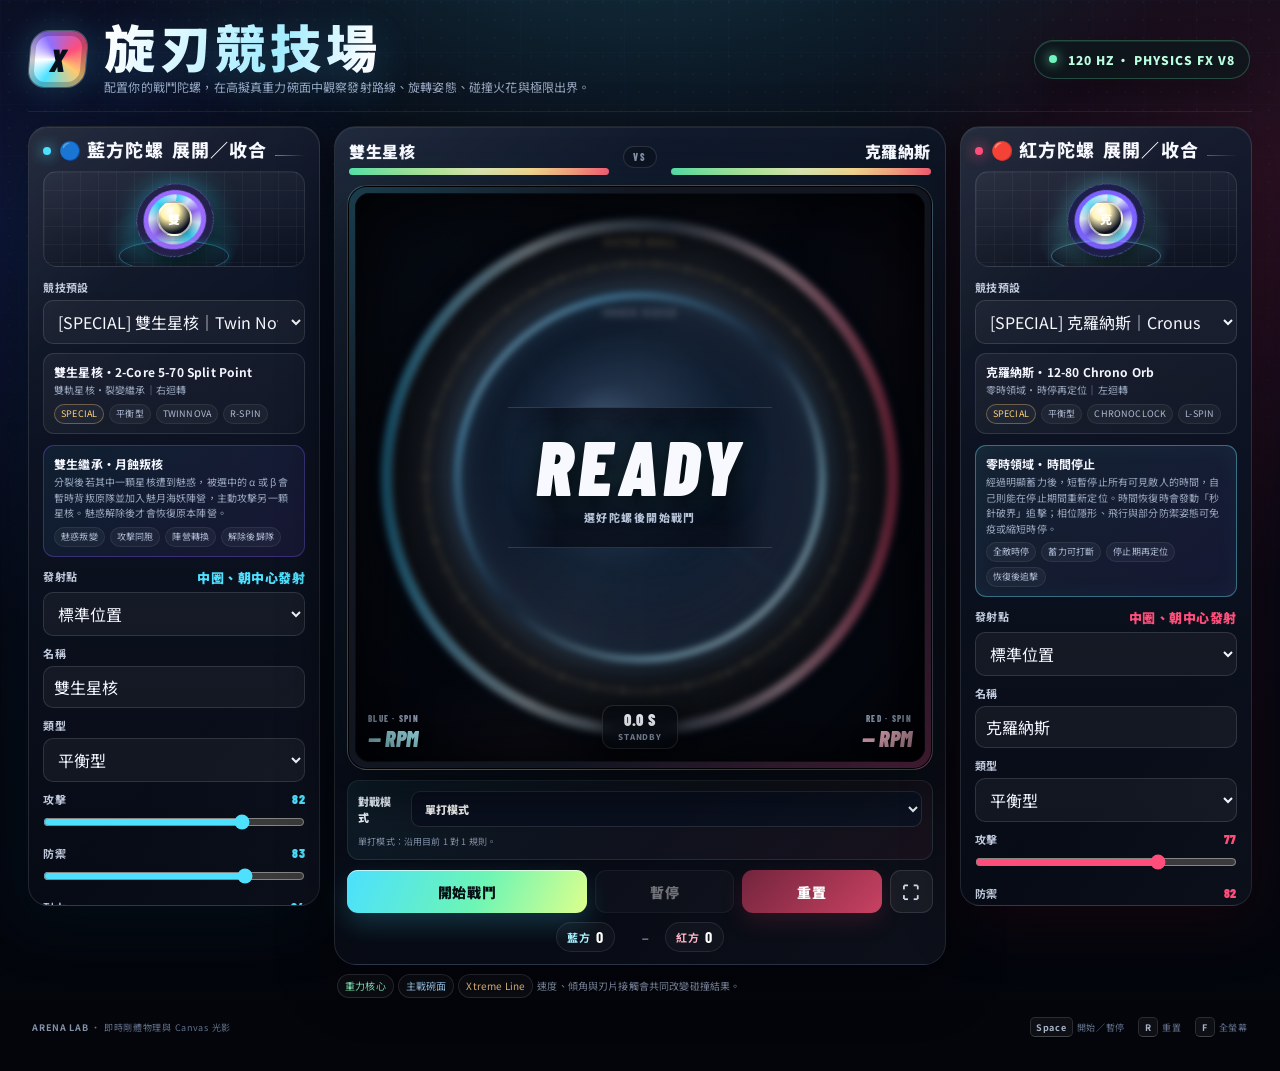
==== commit e5f80fcb: "feat: add colossus leap waves and vortex" ====
--- a/battle-top-simulator/index.html
+++ b/battle-top-simulator/index.html
@@ -25,7 +25,7 @@
  let html=await response.text();
  const styles='<link rel="stylesheet" href="interface-v3.css?v=5"><link rel="stylesheet" href="skill-effects-v4.css?v=5">';
  const scripts='<scr'+'ipt src="physics-core.js?v=10"></scr'+'ipt><scr'+'ipt src="presets-launch.js?v=10"></scr'+'ipt><scr'+'ipt src="physics-runtime.js?v=10"></scr'+'ipt><scr'+'ipt src="rod-breaker.js?v=10"></scr'+'ipt><scr'+'ipt src="wooden-top-counter.js?v=10"></scr'+'ipt><scr'+'ipt src="preset-zh-tw.js?v=10"></scr'+'ipt><scr'+'ipt src="split-top.js?v=2"></scr'+'ipt><scr'+'ipt src="twin-survivor.js?v=1"></scr'+'ipt><scr'+'ipt src="sky-pouncer.js?v=2"></scr'+'ipt><scr'+'ipt src="sky-pouncer-endurance.js?v=2"></scr'+'ipt><scr'+'ipt src="phase-cloak.js?v=1"></scr'+'ipt><scr'+'ipt src="charm-siren.js?v=2"></scr'+'ipt><scr'+'ipt src="twin-charm-betrayal.js?v=1"></scr'+'ipt><scr'+'ipt src="rage-berserker.js?v=2"></scr'+'ipt><scr'+'ipt src="rage-targeting.js?v=3"></scr'+'ipt><scr'+'ipt src="rage-counterplay-fix.js?v=1"></scr'+'ipt><scr'+'ipt src="adaptive-morph.js?v=3"></scr'+'ipt><scr'+'ipt src="rage-disassembly.js?v=2"></scr'+'ipt><scr'+'ipt src="omni-observer-activate.js?v=1"></scr'+'ipt><scr'+'ipt src="taiji-mystic-wheel-v2.js?v=20260720a"></scr'+'ipt><scr'+'ipt src="taiji-rotation-visual.js?v=20260720c"></scr'+'ipt><scr'+'ipt src="taiji-center-gravity-fix.js?v=20260720b"></scr'+'ipt><scr'+'ipt src="seven-sword-master.js?v=2"></scr'+'ipt><scr'+'ipt src="seven-sword-refinement.js?v=1"></scr'+'ipt><scr'+'ipt src="seven-sword-speed-cap.js?v=1"></scr'+'ipt><scr'+'ipt src="chrono-clock-emperor.js?v=2"></scr'+'ipt><scr'+'ipt src="chrono-name-override.js?v=2"></scr'+'ipt><scr'+'ipt src="combat-clash-system.js?v=1"></scr'+'ipt><scr'+'ipt src="sky-pouncer-stamina-loss-fix.js?v=2"></scr'+'ipt><scr'+'ipt src="worldpress-colossus.js?v=1"></scr'+'ipt><scr'+'ipt src="worldpress-quake.js?v=3"></scr'+'ipt><scr'+'ipt src="relay-battle-mode.js?v=2"></scr'+'ipt><scr'+'ipt src="relay-lineup-layout.js?v=2"></scr'+'ipt><scr'+'ipt src="relay-team-synergy.js?v=2"></scr'+'ipt><scr'+'ipt src="relay-bond-visual-enhancement.js?v=2"></scr'+'ipt><scr'+'ipt src="ui-cleanup.js?v=2"></scr'+'ipt><scr'+'ipt src="effects-v3.js?v=1"></scr'+'ipt><scr'+'ipt src="skill-effects-v4.js?v=1"></scr'+'ipt><scr'+'ipt src="interface-v3.js?v=1"></scr'+'ipt>';
- const upgradedScripts=scripts.replace('split-top.js?v=2','split-top.js?v=3').replace('twin-survivor.js?v=1','twin-survivor.js?v=2').replace('twin-charm-betrayal.js?v=1','twin-charm-betrayal.js?v=2').replace('rage-berserker.js?v=2','rage-berserker.js?v=4').replace('adaptive-morph.js?v=3','adaptive-morph.js?v=4').replace('taiji-mystic-wheel-v2.js?v=20260720a','taiji-mystic-wheel-v2.js?v=20260722').replace('seven-sword-master.js?v=2','seven-sword-master.js?v=3').replace('seven-sword-refinement.js?v=1','seven-sword-refinement.js?v=2').replace('chrono-clock-emperor.js?v=2','chrono-clock-emperor.js?v=3').replace('combat-clash-system.js?v=1','combat-clash-system.js?v=2').replace('worldpress-quake.js?v=3','worldpress-quake.js?v=5').replace('relay-team-synergy.js?v=2','relay-team-synergy.js?v=3').replace('relay-bond-visual-enhancement.js?v=2','relay-bond-visual-enhancement.js?v=3').replace('effects-v3.js?v=1','effects-v3.js?v=3').replace('skill-effects-v4.js?v=1','skill-effects-v4.js?v=5').replace('interface-v3.js?v=1','interface-v3.js?v=5').replace('<scr'+'ipt src="interface-v3.js?v=5"></scr'+'ipt>','<scr'+'ipt src="colossus-animation-v5.js?v=2"></scr'+'ipt><scr'+'ipt src="interface-v3.js?v=5"></scr'+'ipt>');
+ const upgradedScripts=scripts.replace('split-top.js?v=2','split-top.js?v=3').replace('twin-survivor.js?v=1','twin-survivor.js?v=2').replace('twin-charm-betrayal.js?v=1','twin-charm-betrayal.js?v=2').replace('rage-berserker.js?v=2','rage-berserker.js?v=4').replace('adaptive-morph.js?v=3','adaptive-morph.js?v=4').replace('taiji-mystic-wheel-v2.js?v=20260720a','taiji-mystic-wheel-v2.js?v=20260722').replace('seven-sword-master.js?v=2','seven-sword-master.js?v=3').replace('seven-sword-refinement.js?v=1','seven-sword-refinement.js?v=2').replace('chrono-clock-emperor.js?v=2','chrono-clock-emperor.js?v=3').replace('combat-clash-system.js?v=1','combat-clash-system.js?v=2').replace('worldpress-colossus.js?v=1','worldpress-colossus.js?v=2').replace('worldpress-quake.js?v=3','worldpress-quake.js?v=6').replace('relay-team-synergy.js?v=2','relay-team-synergy.js?v=3').replace('relay-bond-visual-enhancement.js?v=2','relay-bond-visual-enhancement.js?v=3').replace('effects-v3.js?v=1','effects-v3.js?v=4').replace('skill-effects-v4.js?v=1','skill-effects-v4.js?v=6').replace('interface-v3.js?v=1','interface-v3.js?v=5').replace('<scr'+'ipt src="interface-v3.js?v=5"></scr'+'ipt>','<scr'+'ipt src="colossus-animation-v5.js?v=3"></scr'+'ipt><scr'+'ipt src="interface-v3.js?v=5"></scr'+'ipt>');
  html=html.replace('</head>',styles+'</head>').replace('</body>',upgradedScripts+'</body>');
  document.open();document.write(html);document.close();
 })().catch(error=>{
